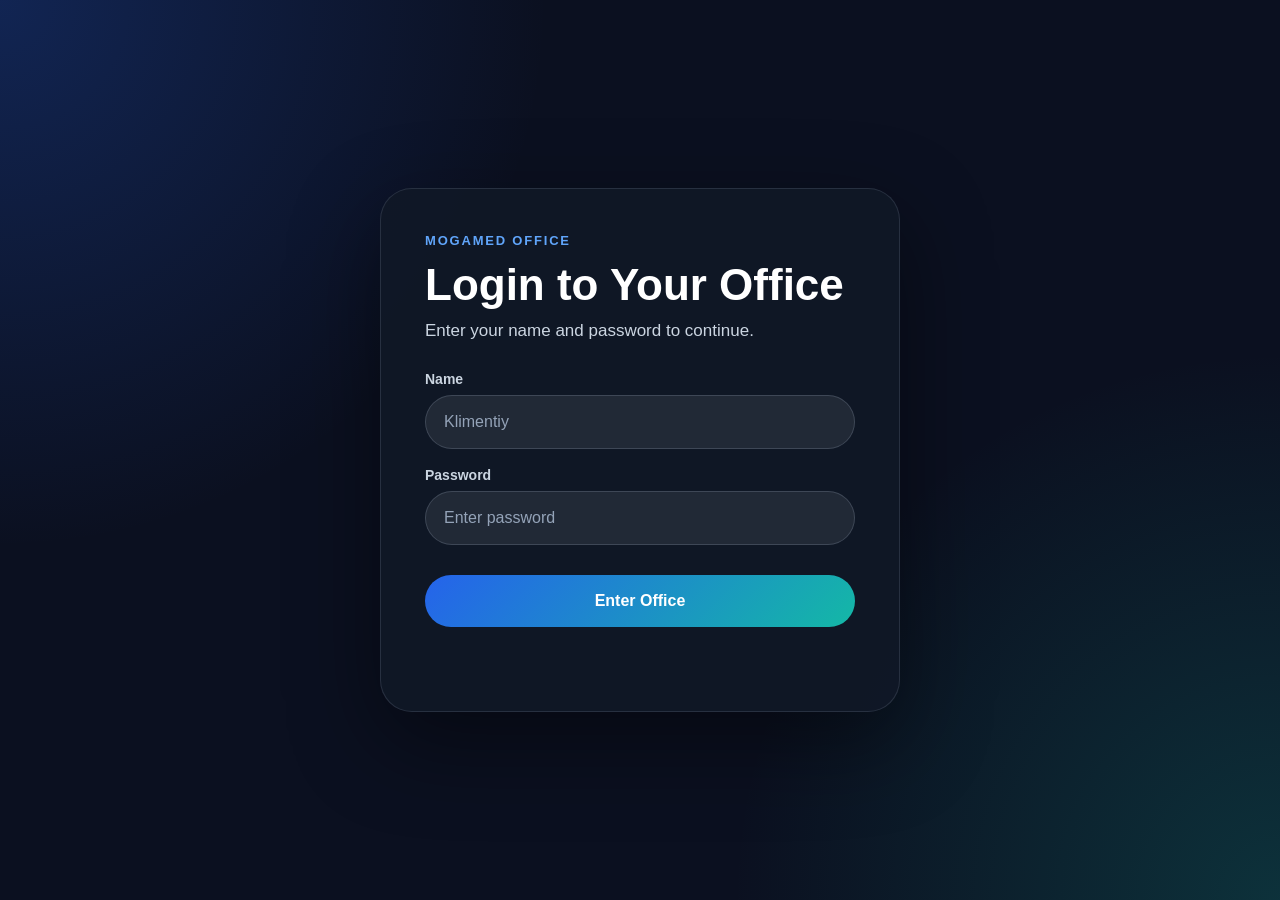
==== index.html @ 31df0f87 "Update index.html" ====
<!DOCTYPE html>
<html lang="en">
<head>
  <meta charset="UTF-8">
  <meta name="viewport" content="width=device-width, initial-scale=1.0">

  <title>Mogamed Office</title>

  <link rel="stylesheet" href="styles/main.css">
</head>

<body>
  <header class="site-header">
    <div class="logo">Mogamed Office</div>

    <nav class="main-menu">
      <a href="index.html">Home</a>
      <a href="pages/news.html">AI News</a>
      <a href="pages/catalan.html">Catalan</a>
      <a href="pages/links.html">Links</a>
    </nav>
  </header>

  <main class="page">
    <section class="hero">
      <p class="eyebrow">Personal Dashboard</p>
      <h1>Good morning, Mogamed</h1>
      <p>Your personal office is ready. Here is what matters today.</p>
    </section>

    <section class="dashboard-grid">
      <article class="card">
        <p class="card-label">AI NEWS</p>
        <h2>AI News Today</h2>
        <p>Important AI news from Telegram channels will appear here.</p>
        <p>Pictures will appear only when the original Telegram post has a picture.</p>
        <a class="card-link" href="pages/news.html">Open AI News</a>
      </article>

      <article class="card">
        <p class="card-label">CATALAN</p>
        <h2>Daily Catalan</h2>
        <p>10 Catalan words every day: 7 new words and 3 words for review.</p>
        <a class="card-link" href="pages/catalan.html">Start Learning</a>
      </article>

      <article class="card">
        <p class="card-label">LINKS</p>
        <h2>Quick Links</h2>
        <p>Your useful websites, tools and projects in one place.</p>
        <a class="card-link" href="pages/links.html">Open Links</a>
      </article>

      <article class="card">
        <p class="card-label">MISSION</p>
        <h2>Daily Mission</h2>
        <ul class="mission-list">
          <li>Read top AI news</li>
          <li>Learn 10 Catalan words</li>
          <li>Save 1 useful idea</li>
        </ul>
        <a class="card-link" href="#">Mark as Done</a>
      </article>
    </section>
  </main>

  <script src="scripts/app.js"></script>
</body>
</html>
---- styles/main.css ----
* {
  box-sizing: border-box;
}

body {
  margin: 0;
  font-family: Arial, sans-serif;
  background: #0b1020;
  color: #ffffff;
}

.site-header {
  max-width: 1100px;
  margin: 0 auto;
  padding: 24px;
  display: flex;
  justify-content: space-between;
  align-items: center;
}

.logo {
  font-size: 24px;
  font-weight: 700;
}

.main-menu {
  display: flex;
  gap: 16px;
}

.main-menu a {
  color: #cbd5e1;
  text-decoration: none;
  font-size: 14px;
}

.main-menu a:hover {
  color: #ffffff;
}

.page {
  max-width: 1100px;
  margin: 0 auto;
  padding: 24px;
}

.hero {
  padding: 34px;
  margin-bottom: 24px;
  border-radius: 24px;
  background: linear-gradient(135deg, #1e293b, #111827);
  border: 1px solid #263244;
}

.eyebrow {
  margin: 0 0 10px;
  color: #60a5fa;
  font-size: 13px;
  font-weight: 700;
  letter-spacing: 1px;
  text-transform: uppercase;
}

.hero h1 {
  margin: 0 0 10px;
  font-size: 42px;
}

.hero p {
  color: #cbd5e1;
  font-size: 18px;
}

.dashboard-grid {
  display: grid;
  grid-template-columns: repeat(2, 1fr);
  gap: 20px;
}

.card {
  padding: 24px;
  border-radius: 22px;
  background: #111827;
  border: 1px solid #263244;
}

.card-label {
  margin: 0 0 10px;
  color: #93c5fd;
  font-size: 12px;
  font-weight: 700;
  letter-spacing: 1px;
}

.card h2 {
  margin: 0 0 10px;
  font-size: 24px;
}

.card p {
  color: #cbd5e1;
  line-height: 1.5;
}

.card-link {
  display: inline-block;
  margin-top: 12px;
  padding: 10px 14px;
  border-radius: 12px;
  background: #2563eb;
  color: white;
  text-decoration: none;
  font-weight: 700;
}

.card-link:hover {
  background: #1d4ed8;
}

@media (max-width: 800px) {
  .site-header {
    flex-direction: column;
    align-items: flex-start;
    gap: 16px;
  }

  .main-menu {
    flex-wrap: wrap;
  }

  .dashboard-grid {
    grid-template-columns: 1fr;
  }

  .hero h1 {
    font-size: 32px;
  }
}
.news-list {
  display: grid;
  gap: 20px;
}

.news-card {
  padding: 24px;
  border-radius: 22px;
  background: #111827;
  border: 1px solid #263244;
}

.news-card h2 {
  margin: 0 0 10px;
  font-size: 24px;
}

.news-card p {
  color: #cbd5e1;
  line-height: 1.5;
}

.news-source {
  margin-top: 16px;
  color: #94a3b8;
  font-size: 14px;
}
.word-list {
  display: grid;
  grid-template-columns: repeat(3, 1fr);
  gap: 18px;
}

.word-card {
  padding: 22px;
  border-radius: 20px;
  background: #111827;
  border: 1px solid #263244;
}

.word-card h2 {
  margin: 0 0 10px;
  font-size: 28px;
  color: #ffffff;
}

.translation {
  margin: 0 0 10px;
  color: #93c5fd;
  font-weight: 700;
}

.example {
  color: #cbd5e1;
  line-height: 1.5;
}

@media (max-width: 800px) {
  .word-list {
    grid-template-columns: 1fr;
  }
}
.link-section {
  margin-top: 24px;
}

.link-section h2 {
  margin: 0 0 16px;
  font-size: 26px;
}

.link-grid {
  display: grid;
  grid-template-columns: repeat(2, 1fr);
  gap: 18px;
}

.office-link {
  display: block;
  padding: 22px;
  border-radius: 20px;
  background: #111827;
  border: 1px solid #263244;
  color: #ffffff;
  text-decoration: none;
}

.office-link:hover {
  border-color: #3b82f6;
  background: #162033;
}

.office-link strong {
  display: block;
  margin-bottom: 8px;
  font-size: 20px;
}

.office-link span {
  display: block;
  color: #cbd5e1;
  line-height: 1.5;
}

@media (max-width: 800px) {
  .link-grid {
    grid-template-columns: 1fr;
  }
}
.auth-box {
  max-width: 460px;
  margin: 60px auto;
  padding: 32px;
  border-radius: 24px;
  background: #111827;
  border: 1px solid #263244;
}

.auth-box h1 {
  margin: 0 0 10px;
  font-size: 34px;
}

.auth-text {
  color: #cbd5e1;
  line-height: 1.5;
  margin-bottom: 24px;
}

.auth-form {
  display: grid;
  gap: 16px;
}

.auth-form label {
  display: grid;
  gap: 8px;
  color: #cbd5e1;
  font-size: 14px;
}

.auth-form input {
  width: 100%;
  padding: 12px 14px;
  border-radius: 12px;
  border: 1px solid #374151;
  background: #0b1020;
  color: #ffffff;
  font-size: 15px;
}

.auth-form input:focus {
  outline: none;
  border-color: #3b82f6;
}

.auth-form button {
  margin-top: 8px;
  padding: 12px 14px;
  border: none;
  border-radius: 12px;
  background: #2563eb;
  color: #ffffff;
  font-weight: 700;
  cursor: pointer;
}

.auth-form button:hover {
  background: #1d4ed8;
}

.auth-error {
  margin-top: 16px;
  color: #f87171;
  font-weight: 700;
}
.logout-button {
  background: transparent;
  border: none;
  color: #cbd5e1;
  font-size: 14px;
  cursor: pointer;
}

.logout-button:hover {
  color: #ffffff;
}
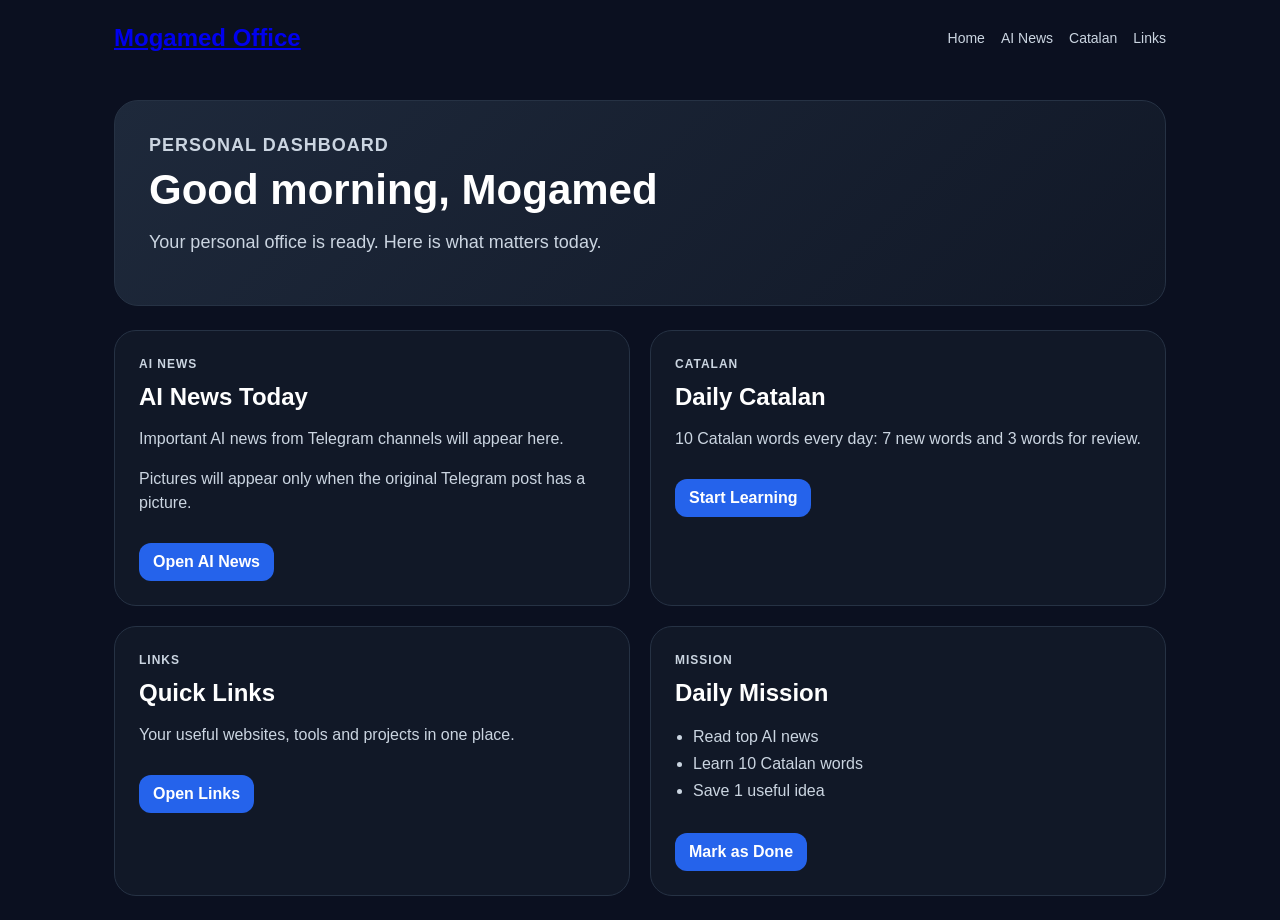
==== commit a7deec9f: "Update index.html" ====
--- a/index.html
+++ b/index.html
@@ -11,7 +11,7 @@
 
 <body>
   <header class="site-header">
-    <div class="logo">Mogamed Office</div>
+    <a class="logo" href="index.html">Mogamed Office</a>
 
     <nav class="main-menu">
       <a href="index.html">Home</a>
--- a/styles/main.css
+++ b/styles/main.css
@@ -70,6 +70,8 @@
   color: #cbd5e1;
   font-size: 18px;
 }
+
+/* HOME DASHBOARD */
 
 .dashboard-grid {
   display: grid;
@@ -117,6 +119,222 @@
   background: #1d4ed8;
 }
 
+.mission-list {
+  padding-left: 18px;
+  color: #cbd5e1;
+  line-height: 1.7;
+}
+
+/* OLD NEWS CARD SUPPORT */
+
+.news-list {
+  display: grid;
+  gap: 20px;
+}
+
+.news-card {
+  padding: 24px;
+  border-radius: 22px;
+  background: #111827;
+  border: 1px solid #263244;
+}
+
+.news-card h2 {
+  margin: 0 0 10px;
+  font-size: 24px;
+}
+
+.news-card p {
+  color: #cbd5e1;
+  line-height: 1.5;
+}
+
+.news-source {
+  margin-top: 16px;
+  color: #94a3b8;
+  font-size: 14px;
+}
+
+/* AI NEWS PAGE — DARK EL PAIS STYLE */
+
+.ai-news-page {
+  max-width: 1180px;
+}
+
+.news-hero {
+  margin-bottom: 30px;
+}
+
+.ai-news-feed {
+  width: 100%;
+  border-radius: 24px;
+  overflow: hidden;
+  background: rgba(17, 24, 39, 0.72);
+  border: 1px solid rgba(148, 163, 184, 0.16);
+}
+
+.ai-news-row {
+  display: grid;
+  grid-template-columns: 390px 1fr;
+  gap: 30px;
+  align-items: center;
+  padding: 20px 24px;
+  border-bottom: 1px solid rgba(148, 163, 184, 0.16);
+  background: rgba(11, 16, 32, 0.35);
+}
+
+.ai-news-row:last-child {
+  border-bottom: none;
+}
+
+.ai-news-photo {
+  width: 390px;
+  height: 205px;
+  overflow: hidden;
+  border-radius: 8px;
+  background: rgba(15, 23, 42, 0.85);
+}
+
+.ai-news-photo img {
+  width: 100%;
+  height: 100%;
+  object-fit: cover;
+  display: block;
+}
+
+/* Text only for AI News */
+
+.ai-news-text {
+  color: #ffffff;
+  min-width: 0;
+}
+
+.ai-news-category {
+  margin: 0 0 8px;
+  color: #f8fafc;
+  font-size: 12px;
+  font-weight: 900;
+  letter-spacing: 0.5px;
+  text-transform: uppercase;
+}
+
+.ai-news-text h2 {
+  margin: 0 0 10px;
+  color: #ffffff;
+  font-family: Georgia, "Times New Roman", serif;
+  font-size: 31px;
+  line-height: 1.06;
+  font-weight: 900;
+}
+
+.ai-news-meta {
+  margin: 0 0 10px;
+  color: #cbd5e1;
+  font-size: 12px;
+  font-weight: 800;
+  text-transform: uppercase;
+}
+
+.ai-news-summary {
+  margin: 0;
+  color: #e5e7eb;
+  font-family: Georgia, "Times New Roman", serif;
+  font-size: 19px;
+  line-height: 1.24;
+}
+
+.ai-news-empty-photo {
+  display: flex;
+  align-items: center;
+  justify-content: center;
+  border: 1px dashed rgba(148, 163, 184, 0.35);
+}
+
+.ai-news-empty-photo span {
+  color: #94a3b8;
+  font-size: 13px;
+  font-weight: 900;
+  text-transform: uppercase;
+}
+
+/* CATALAN PAGE */
+
+.word-list {
+  display: grid;
+  grid-template-columns: repeat(3, 1fr);
+  gap: 18px;
+}
+
+.word-card {
+  padding: 22px;
+  border-radius: 20px;
+  background: #111827;
+  border: 1px solid #263244;
+}
+
+.word-card h2 {
+  margin: 0 0 10px;
+  font-size: 28px;
+  color: #ffffff;
+}
+
+.translation {
+  margin: 0 0 10px;
+  color: #93c5fd;
+  font-weight: 700;
+}
+
+.example {
+  color: #cbd5e1;
+  line-height: 1.5;
+}
+
+/* LINKS PAGE */
+
+.link-section {
+  margin-top: 24px;
+}
+
+.link-section h2 {
+  margin: 0 0 16px;
+  font-size: 26px;
+}
+
+.link-grid {
+  display: grid;
+  grid-template-columns: repeat(2, 1fr);
+  gap: 18px;
+}
+
+.office-link {
+  display: block;
+  padding: 22px;
+  border-radius: 20px;
+  background: #111827;
+  border: 1px solid #263244;
+  color: #ffffff;
+  text-decoration: none;
+}
+
+.office-link:hover {
+  border-color: #3b82f6;
+  background: #162033;
+}
+
+.office-link strong {
+  display: block;
+  margin-bottom: 8px;
+  font-size: 20px;
+}
+
+.office-link span {
+  display: block;
+  color: #cbd5e1;
+  line-height: 1.5;
+}
+
+/* MOBILE */
+
 @media (max-width: 800px) {
   .site-header {
     flex-direction: column;
@@ -132,194 +350,33 @@
     grid-template-columns: 1fr;
   }
 
+  .word-list {
+    grid-template-columns: 1fr;
+  }
+
+  .link-grid {
+    grid-template-columns: 1fr;
+  }
+
   .hero h1 {
     font-size: 32px;
   }
-}
-.news-list {
-  display: grid;
-  gap: 20px;
-}
-
-.news-card {
-  padding: 24px;
-  border-radius: 22px;
-  background: #111827;
-  border: 1px solid #263244;
-}
-
-.news-card h2 {
-  margin: 0 0 10px;
-  font-size: 24px;
-}
-
-.news-card p {
-  color: #cbd5e1;
-  line-height: 1.5;
-}
-
-.news-source {
-  margin-top: 16px;
-  color: #94a3b8;
-  font-size: 14px;
-}
-.word-list {
-  display: grid;
-  grid-template-columns: repeat(3, 1fr);
-  gap: 18px;
-}
-
-.word-card {
-  padding: 22px;
-  border-radius: 20px;
-  background: #111827;
-  border: 1px solid #263244;
-}
-
-.word-card h2 {
-  margin: 0 0 10px;
-  font-size: 28px;
-  color: #ffffff;
-}
-
-.translation {
-  margin: 0 0 10px;
-  color: #93c5fd;
-  font-weight: 700;
-}
-
-.example {
-  color: #cbd5e1;
-  line-height: 1.5;
-}
-
-@media (max-width: 800px) {
-  .word-list {
+
+  .ai-news-row {
     grid-template-columns: 1fr;
-  }
-}
-.link-section {
-  margin-top: 24px;
-}
-
-.link-section h2 {
-  margin: 0 0 16px;
-  font-size: 26px;
-}
-
-.link-grid {
-  display: grid;
-  grid-template-columns: repeat(2, 1fr);
-  gap: 18px;
-}
-
-.office-link {
-  display: block;
-  padding: 22px;
-  border-radius: 20px;
-  background: #111827;
-  border: 1px solid #263244;
-  color: #ffffff;
-  text-decoration: none;
-}
-
-.office-link:hover {
-  border-color: #3b82f6;
-  background: #162033;
-}
-
-.office-link strong {
-  display: block;
-  margin-bottom: 8px;
-  font-size: 20px;
-}
-
-.office-link span {
-  display: block;
-  color: #cbd5e1;
-  line-height: 1.5;
-}
-
-@media (max-width: 800px) {
-  .link-grid {
-    grid-template-columns: 1fr;
-  }
-}
-.auth-box {
-  max-width: 460px;
-  margin: 60px auto;
-  padding: 32px;
-  border-radius: 24px;
-  background: #111827;
-  border: 1px solid #263244;
-}
-
-.auth-box h1 {
-  margin: 0 0 10px;
-  font-size: 34px;
-}
-
-.auth-text {
-  color: #cbd5e1;
-  line-height: 1.5;
-  margin-bottom: 24px;
-}
-
-.auth-form {
-  display: grid;
-  gap: 16px;
-}
-
-.auth-form label {
-  display: grid;
-  gap: 8px;
-  color: #cbd5e1;
-  font-size: 14px;
-}
-
-.auth-form input {
-  width: 100%;
-  padding: 12px 14px;
-  border-radius: 12px;
-  border: 1px solid #374151;
-  background: #0b1020;
-  color: #ffffff;
-  font-size: 15px;
-}
-
-.auth-form input:focus {
-  outline: none;
-  border-color: #3b82f6;
-}
-
-.auth-form button {
-  margin-top: 8px;
-  padding: 12px 14px;
-  border: none;
-  border-radius: 12px;
-  background: #2563eb;
-  color: #ffffff;
-  font-weight: 700;
-  cursor: pointer;
-}
-
-.auth-form button:hover {
-  background: #1d4ed8;
-}
-
-.auth-error {
-  margin-top: 16px;
-  color: #f87171;
-  font-weight: 700;
-}
-.logout-button {
-  background: transparent;
-  border: none;
-  color: #cbd5e1;
-  font-size: 14px;
-  cursor: pointer;
-}
-
-.logout-button:hover {
-  color: #ffffff;
-}
+    gap: 14px;
+  }
+
+  .ai-news-photo {
+    width: 100%;
+    height: 200px;
+  }
+
+  .ai-news-text h2 {
+    font-size: 25px;
+  }
+
+  .ai-news-summary {
+    font-size: 17px;
+  }
+}
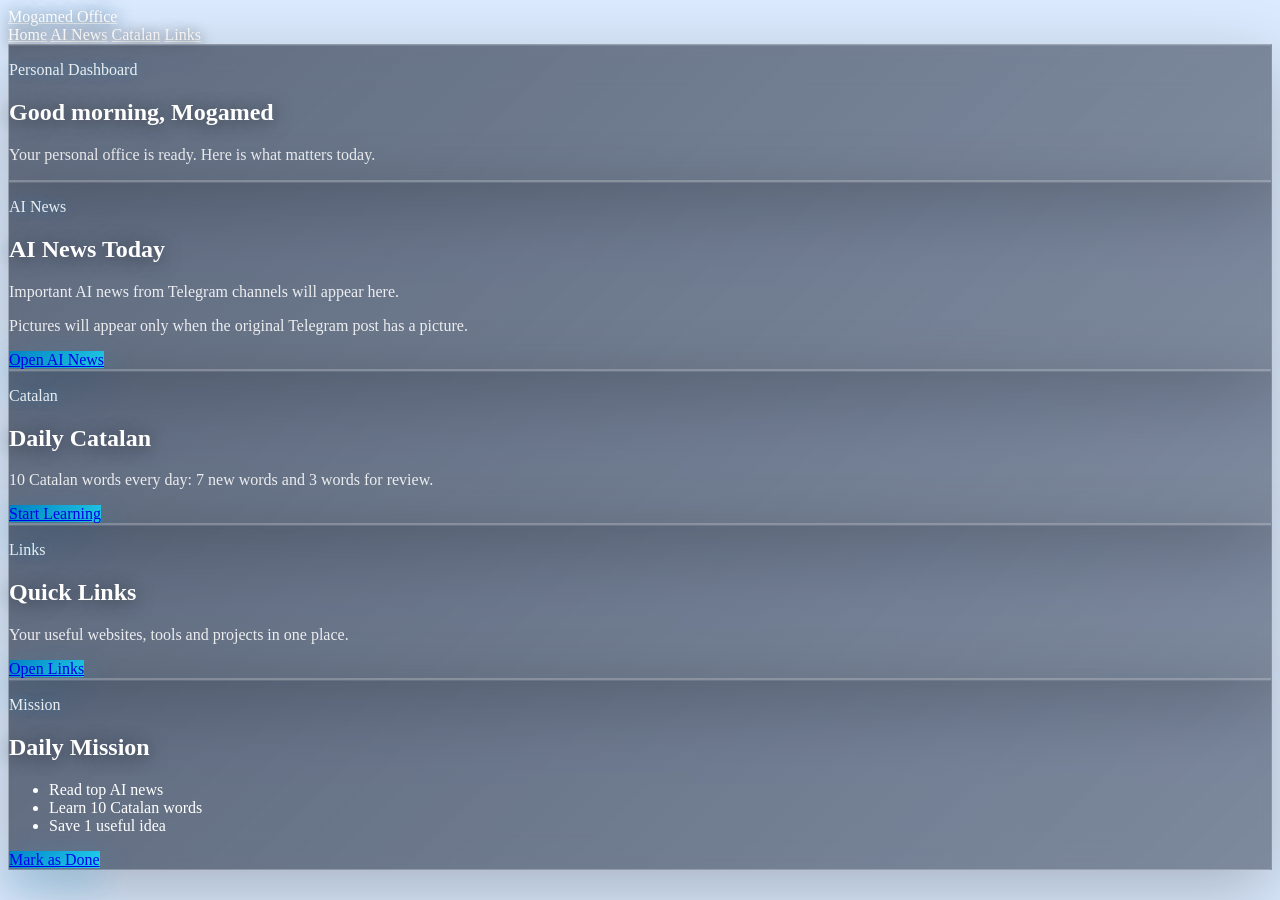
==== commit 4a02308e: "Update index.html" ====
--- a/index.html
+++ b/index.html
@@ -30,7 +30,7 @@
 
     <section class="dashboard-grid">
       <article class="card">
-        <p class="card-label">AI NEWS</p>
+        <p class="card-label">AI News</p>
         <h2>AI News Today</h2>
         <p>Important AI news from Telegram channels will appear here.</p>
         <p>Pictures will appear only when the original Telegram post has a picture.</p>
@@ -38,32 +38,30 @@
       </article>
 
       <article class="card">
-        <p class="card-label">CATALAN</p>
+        <p class="card-label">Catalan</p>
         <h2>Daily Catalan</h2>
         <p>10 Catalan words every day: 7 new words and 3 words for review.</p>
         <a class="card-link" href="pages/catalan.html">Start Learning</a>
       </article>
 
       <article class="card">
-        <p class="card-label">LINKS</p>
+        <p class="card-label">Links</p>
         <h2>Quick Links</h2>
         <p>Your useful websites, tools and projects in one place.</p>
         <a class="card-link" href="pages/links.html">Open Links</a>
       </article>
 
       <article class="card">
-        <p class="card-label">MISSION</p>
+        <p class="card-label">Mission</p>
         <h2>Daily Mission</h2>
         <ul class="mission-list">
           <li>Read top AI news</li>
           <li>Learn 10 Catalan words</li>
           <li>Save 1 useful idea</li>
         </ul>
-        <a class="card-link" href="#">Mark as Done</a>
+        <a class="card-link" href="pages/catalan.html">Mark as Done</a>
       </article>
     </section>
   </main>
-
-  <script src="scripts/app.js"></script>
 </body>
 </html>
--- a/styles/main.css
+++ b/styles/main.css
@@ -1,382 +1,115 @@
-* {
-  box-sizing: border-box;
-}
+/* DAY CYBERPUNK STYLE FIX */
 
 body {
-  margin: 0;
-  font-family: Arial, sans-serif;
-  background: #0b1020;
+  background: #dbeafe;
   color: #ffffff;
 }
 
+body::before {
+  background-image: url("https://images.steamusercontent.com/ugc/1667986149730418478/2413CC1530027A6CE43882C157358AD1E9DCC081/?imw=5000&imh=5000&ima=fit&impolicy=Letterbox&imcolor=%23000000&letterbox=false");
+  background-size: cover;
+  background-position: center;
+  background-repeat: no-repeat;
+  filter: blur(10px) saturate(1.25) contrast(1.03) brightness(1.18);
+  transform: scale(1.06);
+  opacity: 0.72;
+}
+
+body::after {
+  background:
+    linear-gradient(180deg, rgba(255, 255, 255, 0.18), rgba(15, 23, 42, 0.36)),
+    radial-gradient(circle at 18% 15%, rgba(125, 211, 252, 0.30), transparent 34%),
+    radial-gradient(circle at 82% 20%, rgba(236, 72, 153, 0.18), transparent 30%),
+    rgba(15, 23, 42, 0.18);
+}
+
 .site-header {
-  max-width: 1100px;
-  margin: 0 auto;
-  padding: 24px;
-  display: flex;
-  justify-content: space-between;
-  align-items: center;
+  text-shadow: 0 2px 18px rgba(0, 0, 0, 0.55);
 }
 
 .logo {
-  font-size: 24px;
-  font-weight: 700;
-}
-
-.main-menu {
-  display: flex;
-  gap: 16px;
+  color: #ffffff;
+  text-shadow:
+    0 2px 18px rgba(0, 0, 0, 0.65),
+    0 0 20px rgba(56, 189, 248, 0.35);
 }
 
 .main-menu a {
-  color: #cbd5e1;
-  text-decoration: none;
-  font-size: 14px;
+  color: #ffffff;
+  text-shadow: 0 2px 14px rgba(0, 0, 0, 0.75);
 }
 
-.main-menu a:hover {
-  color: #ffffff;
+.hero,
+.daily-info-card,
+.daily-word-card,
+.quiz-card,
+.card,
+.ai-news-feed,
+.quiz-stats div {
+  background:
+    linear-gradient(135deg, rgba(15, 23, 42, 0.60), rgba(15, 23, 42, 0.46)) !important;
+  border: 1px solid rgba(255, 255, 255, 0.26) !important;
+  backdrop-filter: blur(18px) saturate(1.15) !important;
+  box-shadow:
+    0 22px 70px rgba(0, 0, 0, 0.24),
+    inset 0 1px 0 rgba(255, 255, 255, 0.10) !important;
 }
 
-.page {
-  max-width: 1100px;
-  margin: 0 auto;
-  padding: 24px;
+.hero h1,
+.daily-info-card h2,
+.daily-word-card h2,
+.quiz-card h2,
+.card h2 {
+  color: #ffffff;
+  text-shadow: 0 2px 18px rgba(0, 0, 0, 0.55);
 }
 
-.hero {
-  padding: 34px;
-  margin-bottom: 24px;
-  border-radius: 24px;
-  background: linear-gradient(135deg, #1e293b, #111827);
-  border: 1px solid #263244;
+.hero p,
+.daily-info-card p,
+.card p,
+.quiz-header p,
+.quiz-hint,
+.word-example {
+  color: rgba(255, 255, 255, 0.88) !important;
 }
 
-.eyebrow {
-  margin: 0 0 10px;
-  color: #60a5fa;
-  font-size: 13px;
-  font-weight: 700;
-  letter-spacing: 1px;
-  text-transform: uppercase;
+.word-example-ru {
+  color: rgba(226, 232, 240, 0.74) !important;
 }
 
-.hero h1 {
-  margin: 0 0 10px;
-  font-size: 42px;
+.word-translation {
+  color: #7dd3fc !important;
+  text-shadow: 0 0 14px rgba(14, 165, 233, 0.28);
 }
 
-.hero p {
-  color: #cbd5e1;
-  font-size: 18px;
+.eyebrow,
+.card-label {
+  color: #bae6fd !important;
+  text-shadow: 0 0 12px rgba(14, 165, 233, 0.35);
 }
 
-/* HOME DASHBOARD */
-
-.dashboard-grid {
-  display: grid;
-  grid-template-columns: repeat(2, 1fr);
-  gap: 20px;
+.word-type {
+  background: linear-gradient(135deg, #0284c7, #22d3ee) !important;
+  box-shadow: 0 8px 24px rgba(34, 211, 238, 0.24);
 }
 
-.card {
-  padding: 24px;
-  border-radius: 22px;
-  background: #111827;
-  border: 1px solid #263244;
+.review-word .word-type {
+  background: linear-gradient(135deg, #0d9488, #22c55e) !important;
 }
 
-.card-label {
-  margin: 0 0 10px;
-  color: #93c5fd;
-  font-size: 12px;
-  font-weight: 700;
-  letter-spacing: 1px;
+.quiz-option-button {
+  background: rgba(15, 23, 42, 0.52) !important;
+  border: 1px solid rgba(255, 255, 255, 0.24) !important;
+  color: #ffffff !important;
+  backdrop-filter: blur(12px);
 }
 
-.card h2 {
-  margin: 0 0 10px;
-  font-size: 24px;
+.quiz-option-button:hover {
+  background: rgba(30, 41, 59, 0.66) !important;
 }
 
-.card p {
-  color: #cbd5e1;
-  line-height: 1.5;
+.card-link,
+.quiz-next-button {
+  background: linear-gradient(135deg, #0284c7, #22d3ee) !important;
+  box-shadow: 0 14px 34px rgba(14, 165, 233, 0.30);
 }
-
-.card-link {
-  display: inline-block;
-  margin-top: 12px;
-  padding: 10px 14px;
-  border-radius: 12px;
-  background: #2563eb;
-  color: white;
-  text-decoration: none;
-  font-weight: 700;
-}
-
-.card-link:hover {
-  background: #1d4ed8;
-}
-
-.mission-list {
-  padding-left: 18px;
-  color: #cbd5e1;
-  line-height: 1.7;
-}
-
-/* OLD NEWS CARD SUPPORT */
-
-.news-list {
-  display: grid;
-  gap: 20px;
-}
-
-.news-card {
-  padding: 24px;
-  border-radius: 22px;
-  background: #111827;
-  border: 1px solid #263244;
-}
-
-.news-card h2 {
-  margin: 0 0 10px;
-  font-size: 24px;
-}
-
-.news-card p {
-  color: #cbd5e1;
-  line-height: 1.5;
-}
-
-.news-source {
-  margin-top: 16px;
-  color: #94a3b8;
-  font-size: 14px;
-}
-
-/* AI NEWS PAGE — DARK EL PAIS STYLE */
-
-.ai-news-page {
-  max-width: 1180px;
-}
-
-.news-hero {
-  margin-bottom: 30px;
-}
-
-.ai-news-feed {
-  width: 100%;
-  border-radius: 24px;
-  overflow: hidden;
-  background: rgba(17, 24, 39, 0.72);
-  border: 1px solid rgba(148, 163, 184, 0.16);
-}
-
-.ai-news-row {
-  display: grid;
-  grid-template-columns: 390px 1fr;
-  gap: 30px;
-  align-items: center;
-  padding: 20px 24px;
-  border-bottom: 1px solid rgba(148, 163, 184, 0.16);
-  background: rgba(11, 16, 32, 0.35);
-}
-
-.ai-news-row:last-child {
-  border-bottom: none;
-}
-
-.ai-news-photo {
-  width: 390px;
-  height: 205px;
-  overflow: hidden;
-  border-radius: 8px;
-  background: rgba(15, 23, 42, 0.85);
-}
-
-.ai-news-photo img {
-  width: 100%;
-  height: 100%;
-  object-fit: cover;
-  display: block;
-}
-
-/* Text only for AI News */
-
-.ai-news-text {
-  color: #ffffff;
-  min-width: 0;
-}
-
-.ai-news-category {
-  margin: 0 0 8px;
-  color: #f8fafc;
-  font-size: 12px;
-  font-weight: 900;
-  letter-spacing: 0.5px;
-  text-transform: uppercase;
-}
-
-.ai-news-text h2 {
-  margin: 0 0 10px;
-  color: #ffffff;
-  font-family: Georgia, "Times New Roman", serif;
-  font-size: 31px;
-  line-height: 1.06;
-  font-weight: 900;
-}
-
-.ai-news-meta {
-  margin: 0 0 10px;
-  color: #cbd5e1;
-  font-size: 12px;
-  font-weight: 800;
-  text-transform: uppercase;
-}
-
-.ai-news-summary {
-  margin: 0;
-  color: #e5e7eb;
-  font-family: Georgia, "Times New Roman", serif;
-  font-size: 19px;
-  line-height: 1.24;
-}
-
-.ai-news-empty-photo {
-  display: flex;
-  align-items: center;
-  justify-content: center;
-  border: 1px dashed rgba(148, 163, 184, 0.35);
-}
-
-.ai-news-empty-photo span {
-  color: #94a3b8;
-  font-size: 13px;
-  font-weight: 900;
-  text-transform: uppercase;
-}
-
-/* CATALAN PAGE */
-
-.word-list {
-  display: grid;
-  grid-template-columns: repeat(3, 1fr);
-  gap: 18px;
-}
-
-.word-card {
-  padding: 22px;
-  border-radius: 20px;
-  background: #111827;
-  border: 1px solid #263244;
-}
-
-.word-card h2 {
-  margin: 0 0 10px;
-  font-size: 28px;
-  color: #ffffff;
-}
-
-.translation {
-  margin: 0 0 10px;
-  color: #93c5fd;
-  font-weight: 700;
-}
-
-.example {
-  color: #cbd5e1;
-  line-height: 1.5;
-}
-
-/* LINKS PAGE */
-
-.link-section {
-  margin-top: 24px;
-}
-
-.link-section h2 {
-  margin: 0 0 16px;
-  font-size: 26px;
-}
-
-.link-grid {
-  display: grid;
-  grid-template-columns: repeat(2, 1fr);
-  gap: 18px;
-}
-
-.office-link {
-  display: block;
-  padding: 22px;
-  border-radius: 20px;
-  background: #111827;
-  border: 1px solid #263244;
-  color: #ffffff;
-  text-decoration: none;
-}
-
-.office-link:hover {
-  border-color: #3b82f6;
-  background: #162033;
-}
-
-.office-link strong {
-  display: block;
-  margin-bottom: 8px;
-  font-size: 20px;
-}
-
-.office-link span {
-  display: block;
-  color: #cbd5e1;
-  line-height: 1.5;
-}
-
-/* MOBILE */
-
-@media (max-width: 800px) {
-  .site-header {
-    flex-direction: column;
-    align-items: flex-start;
-    gap: 16px;
-  }
-
-  .main-menu {
-    flex-wrap: wrap;
-  }
-
-  .dashboard-grid {
-    grid-template-columns: 1fr;
-  }
-
-  .word-list {
-    grid-template-columns: 1fr;
-  }
-
-  .link-grid {
-    grid-template-columns: 1fr;
-  }
-
-  .hero h1 {
-    font-size: 32px;
-  }
-
-  .ai-news-row {
-    grid-template-columns: 1fr;
-    gap: 14px;
-  }
-
-  .ai-news-photo {
-    width: 100%;
-    height: 200px;
-  }
-
-  .ai-news-text h2 {
-    font-size: 25px;
-  }
-
-  .ai-news-summary {
-    font-size: 17px;
-  }
-}
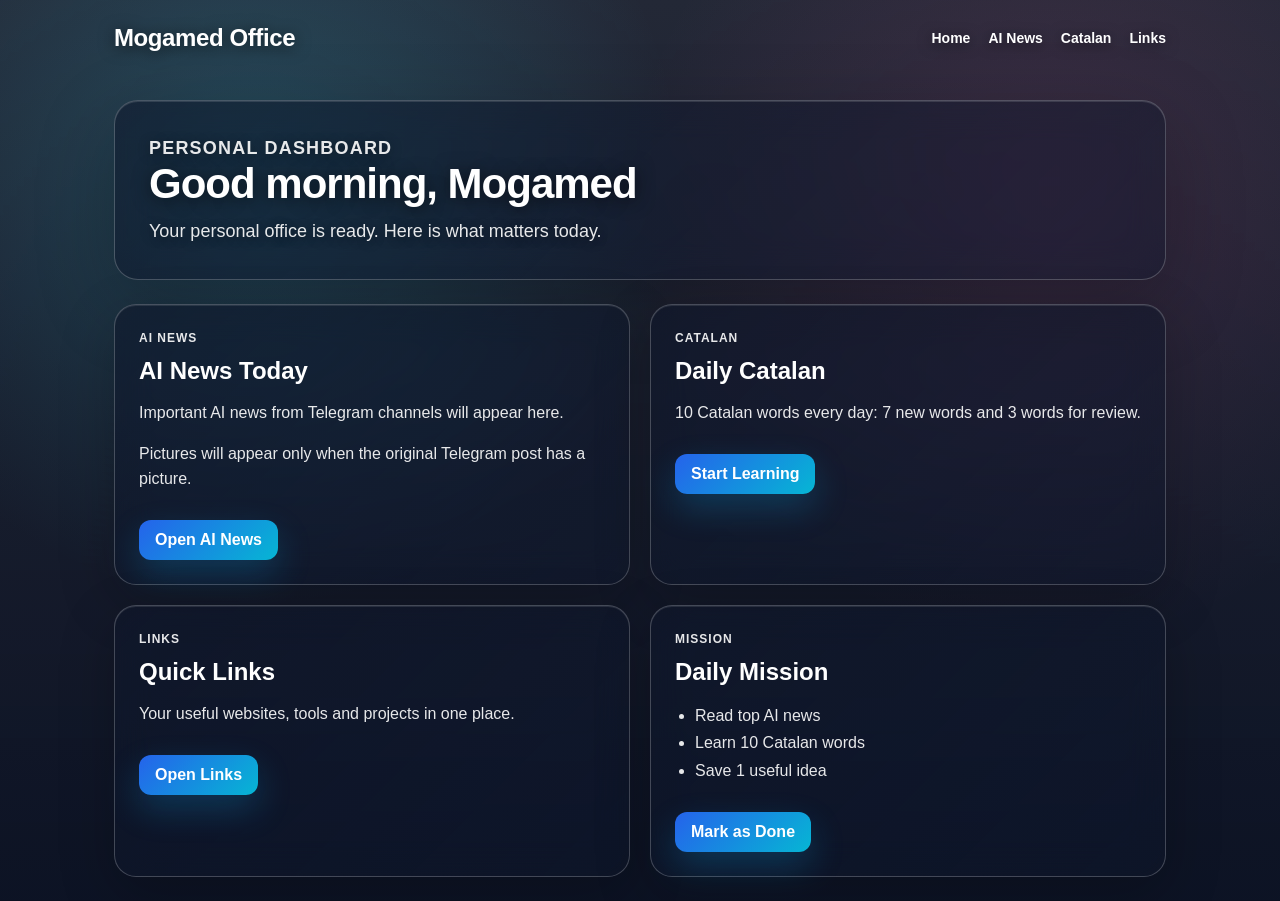
==== commit 0c9a8390: "Update index.html" ====
--- a/index.html
+++ b/index.html
@@ -3,9 +3,7 @@
 <head>
   <meta charset="UTF-8">
   <meta name="viewport" content="width=device-width, initial-scale=1.0">
-
   <title>Mogamed Office</title>
-
   <link rel="stylesheet" href="styles/main.css">
 </head>
 
--- a/styles/main.css
+++ b/styles/main.css
@@ -1,115 +1,843 @@
-/* DAY CYBERPUNK STYLE FIX */
+* {
+  box-sizing: border-box;
+}
+
+:root {
+  --page-width: 1100px;
+
+  --white: #ffffff;
+  --text-soft: rgba(255, 255, 255, 0.9);
+  --text-muted: rgba(226, 232, 240, 0.78);
+
+  --glass: rgba(15, 23, 42, 0.58);
+  --glass-strong: rgba(15, 23, 42, 0.72);
+  --border: rgba(255, 255, 255, 0.22);
+
+  --blue: #2563eb;
+  --cyan: #22d3ee;
+  --green: #14b8a6;
+  --red: #ef4444;
+}
+
+/* ---------- BASE ---------- */
+
+html {
+  min-height: 100%;
+}
 
 body {
-  background: #dbeafe;
-  color: #ffffff;
+  margin: 0;
+  min-height: 100%;
+  font-family: Arial, Helvetica, sans-serif;
+  color: var(--white);
+  background: #0b1020;
+  position: relative;
+  overflow-x: hidden;
 }
 
 body::before {
+  content: "";
+  position: fixed;
+  inset: 0;
   background-image: url("https://images.steamusercontent.com/ugc/1667986149730418478/2413CC1530027A6CE43882C157358AD1E9DCC081/?imw=5000&imh=5000&ima=fit&impolicy=Letterbox&imcolor=%23000000&letterbox=false");
   background-size: cover;
   background-position: center;
   background-repeat: no-repeat;
-  filter: blur(10px) saturate(1.25) contrast(1.03) brightness(1.18);
-  transform: scale(1.06);
-  opacity: 0.72;
+  filter: blur(8px) saturate(1.25) brightness(1.35);
+  transform: scale(1.05);
+  opacity: 0.82;
+  z-index: -3;
 }
 
 body::after {
+  content: "";
+  position: fixed;
+  inset: 0;
   background:
-    linear-gradient(180deg, rgba(255, 255, 255, 0.18), rgba(15, 23, 42, 0.36)),
-    radial-gradient(circle at 18% 15%, rgba(125, 211, 252, 0.30), transparent 34%),
-    radial-gradient(circle at 82% 20%, rgba(236, 72, 153, 0.18), transparent 30%),
-    rgba(15, 23, 42, 0.18);
-}
+    linear-gradient(180deg, rgba(255, 255, 255, 0.10), rgba(15, 23, 42, 0.44)),
+    radial-gradient(circle at 20% 20%, rgba(34, 211, 238, 0.22), transparent 34%),
+    radial-gradient(circle at 82% 24%, rgba(236, 72, 153, 0.14), transparent 34%);
+  z-index: -2;
+  pointer-events: none;
+}
+
+a {
+  color: inherit;
+}
+
+/* ---------- HEADER ---------- */
 
 .site-header {
-  text-shadow: 0 2px 18px rgba(0, 0, 0, 0.55);
+  max-width: var(--page-width);
+  margin: 0 auto;
+  padding: 24px;
+  display: flex;
+  justify-content: space-between;
+  align-items: center;
+  position: relative;
+  z-index: 2;
 }
 
 .logo {
   color: #ffffff;
-  text-shadow:
-    0 2px 18px rgba(0, 0, 0, 0.65),
-    0 0 20px rgba(56, 189, 248, 0.35);
+  text-decoration: none;
+  font-size: 24px;
+  font-weight: 900;
+  letter-spacing: -0.4px;
+  text-shadow: 0 2px 16px rgba(0, 0, 0, 0.65);
+}
+
+.logo:hover {
+  color: #e0f2fe;
+}
+
+.main-menu {
+  display: flex;
+  gap: 18px;
+  align-items: center;
 }
 
 .main-menu a {
   color: #ffffff;
-  text-shadow: 0 2px 14px rgba(0, 0, 0, 0.75);
-}
-
-.hero,
-.daily-info-card,
-.daily-word-card,
-.quiz-card,
-.card,
-.ai-news-feed,
+  text-decoration: none;
+  font-size: 14px;
+  font-weight: 800;
+  text-shadow: 0 2px 14px rgba(0, 0, 0, 0.65);
+}
+
+.main-menu a:hover {
+  color: #bae6fd;
+}
+
+/* ---------- GENERAL ---------- */
+
+.page {
+  max-width: var(--page-width);
+  margin: 0 auto;
+  padding: 24px;
+  position: relative;
+  z-index: 1;
+}
+
+.hero {
+  padding: 34px;
+  margin-bottom: 24px;
+  border-radius: 24px;
+  background: linear-gradient(135deg, rgba(15, 23, 42, 0.58), rgba(15, 23, 42, 0.42));
+  border: 1px solid var(--border);
+  backdrop-filter: blur(18px) saturate(1.15);
+  -webkit-backdrop-filter: blur(18px) saturate(1.15);
+  box-shadow:
+    0 24px 80px rgba(0, 0, 0, 0.24),
+    inset 0 1px 0 rgba(255, 255, 255, 0.12);
+}
+
+.eyebrow {
+  margin: 0 0 10px;
+  color: #dbeafe;
+  font-size: 13px;
+  font-weight: 900;
+  letter-spacing: 1.2px;
+  text-transform: uppercase;
+  text-shadow: 0 2px 12px rgba(0, 0, 0, 0.55);
+}
+
+.hero h1 {
+  margin: 0 0 12px;
+  color: #ffffff;
+  font-size: 42px;
+  line-height: 1.08;
+  letter-spacing: -1px;
+  text-shadow: 0 2px 18px rgba(0, 0, 0, 0.62);
+}
+
+.hero p {
+  margin: 0;
+  color: var(--text-soft);
+  font-size: 18px;
+  line-height: 1.45;
+  text-shadow: 0 2px 12px rgba(0, 0, 0, 0.46);
+}
+
+/* ---------- HOME ---------- */
+
+.dashboard-grid {
+  display: grid;
+  grid-template-columns: repeat(2, 1fr);
+  gap: 20px;
+}
+
+.card {
+  padding: 24px;
+  border-radius: 22px;
+  background: linear-gradient(135deg, rgba(15, 23, 42, 0.62), rgba(15, 23, 42, 0.46));
+  border: 1px solid var(--border);
+  backdrop-filter: blur(18px) saturate(1.15);
+  -webkit-backdrop-filter: blur(18px) saturate(1.15);
+  box-shadow:
+    0 18px 55px rgba(0, 0, 0, 0.22),
+    inset 0 1px 0 rgba(255, 255, 255, 0.10);
+}
+
+.card-label {
+  margin: 0 0 10px;
+  color: #bfdbfe;
+  font-size: 12px;
+  font-weight: 900;
+  letter-spacing: 1px;
+  text-transform: uppercase;
+}
+
+.card h2 {
+  margin: 0 0 12px;
+  color: #ffffff;
+  font-size: 24px;
+}
+
+.card p {
+  color: var(--text-soft);
+  line-height: 1.55;
+}
+
+.card-link {
+  display: inline-block;
+  margin-top: 12px;
+  padding: 11px 16px;
+  border-radius: 12px;
+  background: linear-gradient(135deg, #2563eb, #06b6d4);
+  color: #ffffff;
+  text-decoration: none;
+  font-weight: 900;
+  box-shadow: 0 14px 34px rgba(14, 165, 233, 0.24);
+}
+
+.card-link:hover {
+  background: linear-gradient(135deg, #1d4ed8, #0891b2);
+}
+
+.mission-list {
+  padding-left: 20px;
+  color: var(--text-soft);
+  line-height: 1.7;
+}
+
+/* ---------- AI NEWS ---------- */
+
+.ai-news-page {
+  max-width: 1180px;
+}
+
+.news-hero {
+  margin-bottom: 30px;
+}
+
+.ai-news-feed {
+  width: 100%;
+  border-radius: 24px;
+  overflow: hidden;
+  background: rgba(15, 23, 42, 0.56);
+  border: 1px solid rgba(255, 255, 255, 0.22);
+  backdrop-filter: blur(18px) saturate(1.15);
+  -webkit-backdrop-filter: blur(18px) saturate(1.15);
+  box-shadow: 0 24px 80px rgba(0, 0, 0, 0.24);
+}
+
+.ai-news-row {
+  display: grid;
+  grid-template-columns: 390px 1fr;
+  gap: 30px;
+  align-items: center;
+  padding: 20px 24px;
+  border-bottom: 1px solid rgba(255, 255, 255, 0.16);
+}
+
+.ai-news-row:last-child {
+  border-bottom: none;
+}
+
+.ai-news-photo {
+  width: 390px;
+  height: 205px;
+  overflow: hidden;
+  border-radius: 12px;
+  background: rgba(15, 23, 42, 0.5);
+  flex: none;
+}
+
+.ai-news-photo img {
+  width: 100%;
+  height: 100%;
+  max-width: 100%;
+  object-fit: cover;
+  display: block;
+}
+
+.ai-news-empty-photo {
+  display: flex;
+  align-items: center;
+  justify-content: center;
+  border: 1px dashed rgba(255, 255, 255, 0.36);
+}
+
+.ai-news-empty-photo span {
+  color: rgba(226, 232, 240, 0.78);
+  font-size: 13px;
+  font-weight: 900;
+  text-transform: uppercase;
+}
+
+.ai-news-text {
+  position: static;
+  inset: auto;
+  transform: none;
+  display: block;
+  color: #ffffff;
+  min-width: 0;
+  padding: 0;
+  background: transparent;
+}
+
+.ai-news-category {
+  margin: 0 0 8px;
+  color: #e0f2fe;
+  font-size: 12px;
+  font-weight: 900;
+  text-transform: uppercase;
+}
+
+.ai-news-text h2 {
+  margin: 0 0 10px;
+  color: #ffffff;
+  font-family: Georgia, "Times New Roman", serif;
+  font-size: 31px;
+  line-height: 1.06;
+  font-weight: 900;
+}
+
+.ai-news-meta {
+  margin: 0 0 10px;
+  color: rgba(226, 232, 240, 0.78);
+  font-size: 12px;
+  font-weight: 800;
+  text-transform: uppercase;
+}
+
+.ai-news-summary {
+  margin: 0;
+  color: rgba(255, 255, 255, 0.9);
+  font-family: Georgia, "Times New Roman", serif;
+  font-size: 19px;
+  line-height: 1.25;
+}
+
+/* ---------- CATALAN ---------- */
+
+.catalan-page {
+  max-width: 1180px;
+}
+
+.daily-words-top {
+  margin-bottom: 24px;
+}
+
+.centered-daily-card {
+  display: flex;
+  justify-content: center;
+  align-items: flex-start;
+}
+
+.daily-info-card {
+  width: 100%;
+  max-width: 560px;
+  padding: 24px;
+  border-radius: 22px;
+  background: linear-gradient(135deg, rgba(15, 23, 42, 0.62), rgba(15, 23, 42, 0.44));
+  border: 1px solid rgba(255, 255, 255, 0.22);
+  backdrop-filter: blur(18px) saturate(1.15);
+  -webkit-backdrop-filter: blur(18px) saturate(1.15);
+  box-shadow:
+    0 18px 55px rgba(0, 0, 0, 0.22),
+    inset 0 1px 0 rgba(255, 255, 255, 0.1);
+}
+
+.daily-info-card h2 {
+  margin: 0 0 10px;
+  color: #ffffff;
+  font-size: 24px;
+}
+
+.daily-info-card p {
+  margin: 0;
+  color: rgba(255, 255, 255, 0.9);
+  line-height: 1.5;
+}
+
+.daily-word-grid {
+  display: grid;
+  grid-template-columns: repeat(5, 1fr);
+  gap: 18px;
+}
+
+.daily-word-card {
+  padding: 22px;
+  border-radius: 20px;
+  background:
+    radial-gradient(circle at top right, rgba(34, 211, 238, 0.15), transparent 42%),
+    linear-gradient(135deg, rgba(15, 23, 42, 0.64), rgba(15, 23, 42, 0.48));
+  border: 1px solid rgba(255, 255, 255, 0.22);
+  min-height: 230px;
+  backdrop-filter: blur(18px) saturate(1.15);
+  -webkit-backdrop-filter: blur(18px) saturate(1.15);
+  box-shadow:
+    0 18px 48px rgba(0, 0, 0, 0.22),
+    inset 0 1px 0 rgba(255, 255, 255, 0.1);
+}
+
+.daily-word-card h2 {
+  margin: 14px 0 10px;
+  color: #ffffff;
+  font-size: 30px;
+}
+
+.word-type {
+  display: inline-block;
+  padding: 6px 10px;
+  border-radius: 999px;
+  background: linear-gradient(135deg, #2563eb, #06b6d4);
+  color: #ffffff;
+  font-size: 11px;
+  font-weight: 900;
+  letter-spacing: 0.7px;
+}
+
+.review-word .word-type {
+  background: linear-gradient(135deg, #0d9488, #22c55e);
+}
+
+.word-translation {
+  margin: 0 0 12px;
+  color: #7dd3fc;
+  font-weight: 900;
+  line-height: 1.35;
+}
+
+.word-example {
+  margin: 0 0 8px;
+  color: rgba(255, 255, 255, 0.9);
+  line-height: 1.45;
+}
+
+.word-example-ru {
+  margin: 0;
+  color: rgba(226, 232, 240, 0.78);
+  line-height: 1.45;
+}
+
+/* ---------- QUIZ ---------- */
+
+.quiz-section {
+  margin-top: 42px;
+  padding-top: 30px;
+  border-top: 1px solid rgba(255, 255, 255, 0.22);
+}
+
+.quiz-header {
+  display: grid;
+  grid-template-columns: 1fr auto;
+  gap: 24px;
+  align-items: end;
+  margin-bottom: 22px;
+}
+
+.quiz-header h2 {
+  margin: 0 0 10px;
+  color: #ffffff;
+  font-size: 34px;
+}
+
+.quiz-header p {
+  margin: 0;
+  color: rgba(255, 255, 255, 0.9);
+  line-height: 1.5;
+}
+
+.quiz-stats {
+  display: flex;
+  gap: 12px;
+}
+
 .quiz-stats div {
+  min-width: 88px;
+  padding: 14px 16px;
+  border-radius: 18px;
+  background: rgba(15, 23, 42, 0.58);
+  border: 1px solid rgba(255, 255, 255, 0.22);
+  text-align: center;
+  backdrop-filter: blur(18px);
+  -webkit-backdrop-filter: blur(18px);
+}
+
+.quiz-stats span {
+  display: block;
+  color: #ffffff;
+  font-size: 26px;
+  font-weight: 900;
+}
+
+.quiz-stats p {
+  margin: 4px 0 0;
+  color: rgba(226, 232, 240, 0.78);
+  font-size: 12px;
+  font-weight: 800;
+  text-transform: uppercase;
+}
+
+.quiz-card {
+  padding: 26px;
+  border-radius: 24px;
   background:
-    linear-gradient(135deg, rgba(15, 23, 42, 0.60), rgba(15, 23, 42, 0.46)) !important;
-  border: 1px solid rgba(255, 255, 255, 0.26) !important;
-  backdrop-filter: blur(18px) saturate(1.15) !important;
+    radial-gradient(circle at top left, rgba(236, 72, 153, 0.12), transparent 38%),
+    radial-gradient(circle at top right, rgba(34, 211, 238, 0.16), transparent 40%),
+    linear-gradient(135deg, rgba(15, 23, 42, 0.66), rgba(15, 23, 42, 0.48));
+  border: 1px solid rgba(255, 255, 255, 0.22);
+  backdrop-filter: blur(18px);
+  -webkit-backdrop-filter: blur(18px);
+  box-shadow: 0 24px 80px rgba(0, 0, 0, 0.24);
+}
+
+.quiz-card h2 {
+  margin: 10px 0 8px;
+  color: #ffffff;
+  font-size: 42px;
+}
+
+.quiz-hint {
+  margin: 0 0 22px;
+  color: rgba(255, 255, 255, 0.9);
+}
+
+.quiz-options {
+  display: grid;
+  grid-template-columns: repeat(2, 1fr);
+  gap: 14px;
+}
+
+.quiz-option-button {
+  padding: 16px 18px;
+  border: 1px solid rgba(255, 255, 255, 0.22);
+  border-radius: 18px;
+  background: rgba(15, 23, 42, 0.52);
+  color: #ffffff;
+  font-size: 17px;
+  font-weight: 900;
+  cursor: pointer;
+  text-align: left;
+  backdrop-filter: blur(12px);
+  -webkit-backdrop-filter: blur(12px);
+}
+
+.quiz-option-button:hover {
+  background: rgba(14, 165, 233, 0.22);
+}
+
+.quiz-option-button.correct {
+  background: rgba(20, 184, 166, 0.38);
+  border-color: #14b8a6;
+}
+
+.quiz-option-button.wrong {
+  background: rgba(239, 68, 68, 0.3);
+  border-color: #ef4444;
+}
+
+.quiz-result {
+  margin-top: 18px;
+}
+
+.quiz-result-box {
+  padding: 18px;
+  border-radius: 18px;
+  line-height: 1.45;
+}
+
+.quiz-result-box p {
+  margin: 8px 0 0;
+}
+
+.quiz-result-box.good {
+  background: rgba(20, 184, 166, 0.2);
+  border: 1px solid rgba(20, 184, 166, 0.55);
+}
+
+.quiz-result-box.bad {
+  background: rgba(239, 68, 68, 0.2);
+  border: 1px solid rgba(239, 68, 68, 0.55);
+}
+
+.quiz-actions {
+  display: flex;
+  gap: 12px;
+  margin-top: 18px;
+  flex-wrap: wrap;
+}
+
+.quiz-next-button,
+.quiz-reset-button {
+  padding: 12px 16px;
+  border-radius: 14px;
+  border: none;
+  color: #ffffff;
+  font-weight: 900;
+  cursor: pointer;
+}
+
+.quiz-next-button {
+  background: linear-gradient(135deg, #2563eb, #06b6d4);
+}
+
+.quiz-reset-button {
+  background: rgba(15, 23, 42, 0.58);
+  border: 1px solid rgba(255, 255, 255, 0.22);
+}
+
+/* ---------- LINKS ---------- */
+
+.links-page {
+  max-width: 1100px;
+}
+
+.app-section {
+  margin-top: 34px;
+}
+
+.app-section h2 {
+  margin: 0 0 24px;
+  color: #ffffff;
+  font-size: 28px;
+  text-shadow: 0 2px 16px rgba(0, 0, 0, 0.58);
+}
+
+.app-circle-grid {
+  display: grid;
+  grid-template-columns: repeat(4, 1fr);
+  gap: 34px 30px;
+  align-items: start;
+}
+
+.circle-app {
+  display: flex;
+  flex-direction: column;
+  align-items: center;
+  gap: 14px;
+  color: #ffffff;
+  text-decoration: none;
+}
+
+.circle-app-icon {
+  width: 104px;
+  height: 104px;
+  min-width: 104px;
+  min-height: 104px;
+  border-radius: 50%;
+  display: flex;
+  align-items: center;
+  justify-content: center;
+  overflow: hidden;
+  position: relative;
+  box-shadow: 0 18px 42px rgba(0, 0, 0, 0.3);
+  border: 1px solid rgba(255, 255, 255, 0.24);
+  transition: transform 0.15s ease, box-shadow 0.15s ease;
+}
+
+.circle-app:hover .circle-app-icon {
+  transform: translateY(-4px) scale(1.04);
   box-shadow:
-    0 22px 70px rgba(0, 0, 0, 0.24),
-    inset 0 1px 0 rgba(255, 255, 255, 0.10) !important;
-}
-
-.hero h1,
-.daily-info-card h2,
-.daily-word-card h2,
-.quiz-card h2,
-.card h2 {
-  color: #ffffff;
-  text-shadow: 0 2px 18px rgba(0, 0, 0, 0.55);
-}
-
-.hero p,
-.daily-info-card p,
-.card p,
-.quiz-header p,
-.quiz-hint,
-.word-example {
-  color: rgba(255, 255, 255, 0.88) !important;
-}
-
-.word-example-ru {
-  color: rgba(226, 232, 240, 0.74) !important;
-}
-
-.word-translation {
-  color: #7dd3fc !important;
-  text-shadow: 0 0 14px rgba(14, 165, 233, 0.28);
-}
-
-.eyebrow,
-.card-label {
-  color: #bae6fd !important;
-  text-shadow: 0 0 12px rgba(14, 165, 233, 0.35);
-}
-
-.word-type {
-  background: linear-gradient(135deg, #0284c7, #22d3ee) !important;
-  box-shadow: 0 8px 24px rgba(34, 211, 238, 0.24);
-}
-
-.review-word .word-type {
-  background: linear-gradient(135deg, #0d9488, #22c55e) !important;
-}
-
-.quiz-option-button {
-  background: rgba(15, 23, 42, 0.52) !important;
-  border: 1px solid rgba(255, 255, 255, 0.24) !important;
-  color: #ffffff !important;
-  backdrop-filter: blur(12px);
-}
-
-.quiz-option-button:hover {
-  background: rgba(30, 41, 59, 0.66) !important;
-}
-
-.card-link,
-.quiz-next-button {
-  background: linear-gradient(135deg, #0284c7, #22d3ee) !important;
-  box-shadow: 0 14px 34px rgba(14, 165, 233, 0.30);
-}
+    0 24px 55px rgba(14, 165, 233, 0.28),
+    0 0 34px rgba(236, 72, 153, 0.18);
+}
+
+.circle-app span {
+  color: #ffffff;
+  font-size: 15px;
+  font-weight: 900;
+  text-align: center;
+  max-width: 130px;
+  line-height: 1.25;
+  text-shadow: 0 2px 14px rgba(0, 0, 0, 0.65);
+}
+
+.logo-icon img {
+  width: 52px;
+  height: 52px;
+  max-width: 52px;
+  max-height: 52px;
+  object-fit: contain;
+  display: block;
+}
+
+.chatgpt-icon img,
+.kings-icon img,
+.magic-icon img {
+  width: 104px;
+  height: 104px;
+  max-width: 104px;
+  max-height: 104px;
+  object-fit: cover;
+  display: block;
+}
+
+.github-icon img {
+  width: 62px;
+  height: 62px;
+}
+
+.youtube-icon img {
+  width: 54px;
+  height: 54px;
+}
+
+.translate-icon img {
+  width: 56px;
+  height: 56px;
+}
+
+.discord-icon img {
+  width: 58px;
+  height: 58px;
+}
+
+.proton-icon img {
+  width: 56px;
+  height: 56px;
+}
+
+.github-icon {
+  background: linear-gradient(135deg, #374151, #111827);
+}
+
+.youtube-icon {
+  background: linear-gradient(135deg, #ef4444, #991b1b);
+}
+
+.translate-icon {
+  background: linear-gradient(135deg, #3b82f6, #1d4ed8);
+}
+
+.discord-icon {
+  background: linear-gradient(135deg, #5865f2, #3730a3);
+}
+
+.proton-icon {
+  background: linear-gradient(135deg, #6d4aff, #3210a8);
+}
+
+.kings-icon,
+.magic-icon {
+  background: #ffffff;
+}
+
+/* ---------- MOBILE ---------- */
+
+@media (max-width: 1100px) {
+  .daily-word-grid {
+    grid-template-columns: repeat(3, 1fr);
+  }
+}
+
+@media (max-width: 900px) {
+  .app-circle-grid {
+    grid-template-columns: repeat(3, 1fr);
+  }
+
+  .quiz-header {
+    grid-template-columns: 1fr;
+  }
+
+  .quiz-stats {
+    width: 100%;
+  }
+
+  .quiz-stats div {
+    flex: 1;
+  }
+}
+
+@media (max-width: 800px) {
+  .site-header {
+    flex-direction: column;
+    align-items: flex-start;
+    gap: 16px;
+  }
+
+  .main-menu {
+    flex-wrap: wrap;
+  }
+
+  .dashboard-grid {
+    grid-template-columns: 1fr;
+  }
+
+  .ai-news-row {
+    grid-template-columns: 1fr;
+  }
+
+  .ai-news-photo {
+    width: 100%;
+    height: 200px;
+  }
+
+  .daily-word-grid {
+    grid-template-columns: repeat(2, 1fr);
+  }
+
+  .daily-info-card {
+    max-width: 100%;
+  }
+
+  .quiz-options {
+    grid-template-columns: 1fr;
+  }
+
+  .hero h1 {
+    font-size: 32px;
+  }
+}
+
+@media (max-width: 520px) {
+  .app-circle-grid {
+    grid-template-columns: repeat(2, 1fr);
+  }
+
+  .daily-word-grid {
+    grid-template-columns: 1fr;
+  }
+
+  .circle-app-icon {
+    width: 88px;
+    height: 88px;
+    min-width: 88px;
+    min-height: 88px;
+  }
+
+  .logo-icon img {
+    width: 38px;
+    height: 38px;
+  }
+
+  .chatgpt-icon img,
+  .kings-icon img,
+  .magic-icon img {
+    width: 88px;
+    height: 88px;
+    max-width: 88px;
+    max-height: 88px;
+  }
+
+  .hero {
+    padding: 26px;
+  }
+
+  .hero h1 {
+    font-size: 30px;
+  }
+}
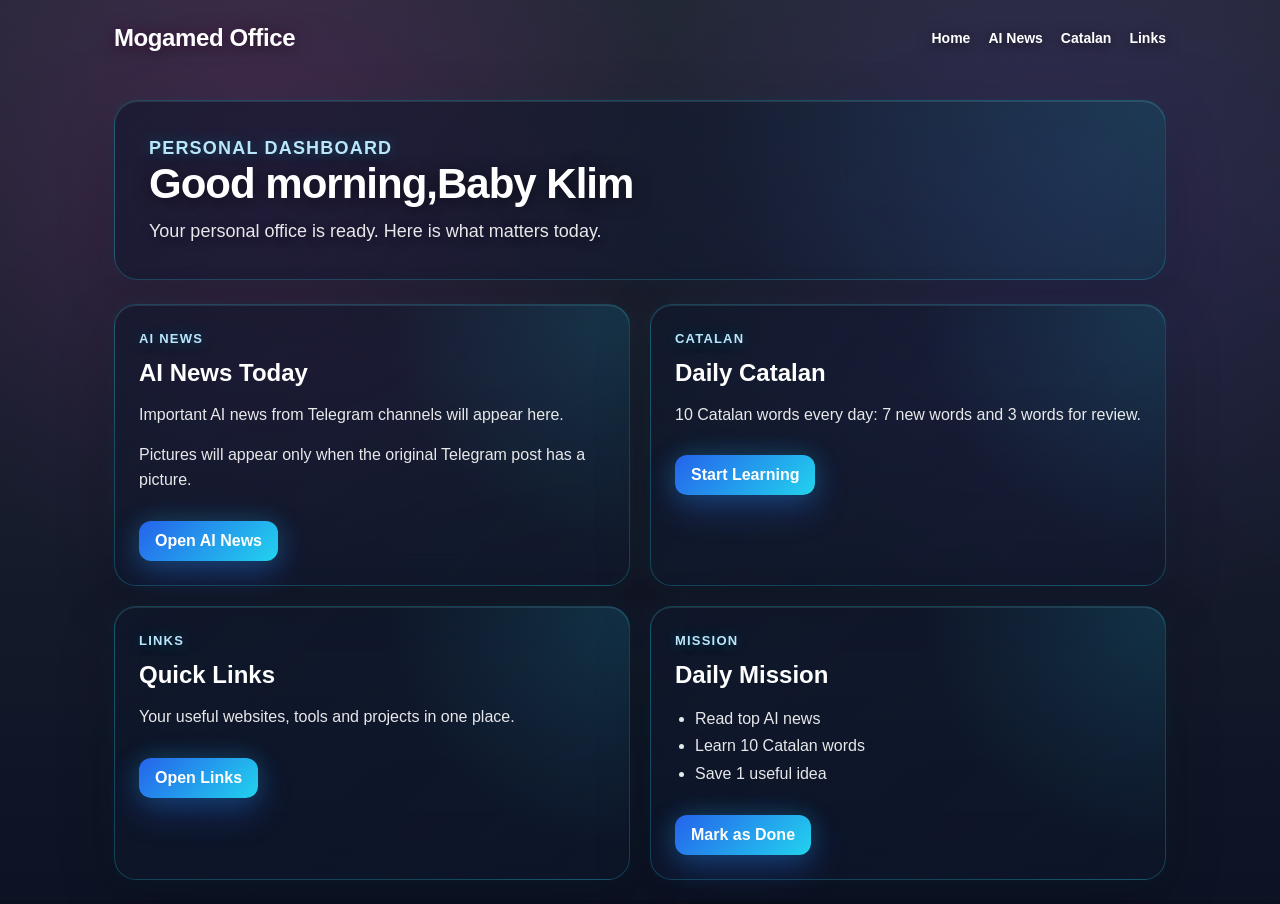
==== commit aa5d758b: "Update index.html" ====
--- a/index.html
+++ b/index.html
@@ -22,7 +22,7 @@
   <main class="page">
     <section class="hero">
       <p class="eyebrow">Personal Dashboard</p>
-      <h1>Good morning, Mogamed</h1>
+      <h1>Good morning,Baby Klim</h1>
       <p>Your personal office is ready. Here is what matters today.</p>
     </section>
 
--- a/styles/main.css
+++ b/styles/main.css
@@ -13,10 +13,11 @@
   --glass-strong: rgba(15, 23, 42, 0.72);
   --border: rgba(255, 255, 255, 0.22);
 
-  --blue: #2563eb;
-  --cyan: #22d3ee;
-  --green: #14b8a6;
-  --red: #ef4444;
+  --cyber-pink: #ff2bd6;
+  --cyber-purple: #7c3cff;
+  --cyber-violet: #a855f7;
+  --cyber-cyan: #22d3ee;
+  --cyber-red: #ef4444;
 }
 
 /* ---------- BASE ---------- */
@@ -55,8 +56,8 @@
   inset: 0;
   background:
     linear-gradient(180deg, rgba(255, 255, 255, 0.10), rgba(15, 23, 42, 0.44)),
-    radial-gradient(circle at 20% 20%, rgba(34, 211, 238, 0.22), transparent 34%),
-    radial-gradient(circle at 82% 24%, rgba(236, 72, 153, 0.14), transparent 34%);
+    radial-gradient(circle at 20% 20%, rgba(255, 43, 214, 0.16), transparent 34%),
+    radial-gradient(circle at 82% 24%, rgba(124, 60, 255, 0.16), transparent 34%);
   z-index: -2;
   pointer-events: none;
 }
@@ -84,11 +85,13 @@
   font-size: 24px;
   font-weight: 900;
   letter-spacing: -0.4px;
-  text-shadow: 0 2px 16px rgba(0, 0, 0, 0.65);
+  text-shadow:
+    0 2px 16px rgba(0, 0, 0, 0.65),
+    0 0 18px rgba(255, 43, 214, 0.24);
 }
 
 .logo:hover {
-  color: #e0f2fe;
+  color: #ffd6fb;
 }
 
 .main-menu {
@@ -106,7 +109,7 @@
 }
 
 .main-menu a:hover {
-  color: #bae6fd;
+  color: #ffd6fb;
 }
 
 /* ---------- GENERAL ---------- */
@@ -124,7 +127,7 @@
   margin-bottom: 24px;
   border-radius: 24px;
   background: linear-gradient(135deg, rgba(15, 23, 42, 0.58), rgba(15, 23, 42, 0.42));
-  border: 1px solid var(--border);
+  border: 1px solid rgba(255, 43, 214, 0.20);
   backdrop-filter: blur(18px) saturate(1.15);
   -webkit-backdrop-filter: blur(18px) saturate(1.15);
   box-shadow:
@@ -132,14 +135,18 @@
     inset 0 1px 0 rgba(255, 255, 255, 0.12);
 }
 
-.eyebrow {
+.eyebrow,
+.card-label,
+.ai-news-category {
   margin: 0 0 10px;
-  color: #dbeafe;
+  color: #ffd6fb;
   font-size: 13px;
   font-weight: 900;
   letter-spacing: 1.2px;
   text-transform: uppercase;
-  text-shadow: 0 2px 12px rgba(0, 0, 0, 0.55);
+  text-shadow:
+    0 0 14px rgba(255, 43, 214, 0.35),
+    0 2px 10px rgba(0, 0, 0, 0.45);
 }
 
 .hero h1 {
@@ -171,21 +178,12 @@
   padding: 24px;
   border-radius: 22px;
   background: linear-gradient(135deg, rgba(15, 23, 42, 0.62), rgba(15, 23, 42, 0.46));
-  border: 1px solid var(--border);
+  border: 1px solid rgba(255, 43, 214, 0.20);
   backdrop-filter: blur(18px) saturate(1.15);
   -webkit-backdrop-filter: blur(18px) saturate(1.15);
   box-shadow:
     0 18px 55px rgba(0, 0, 0, 0.22),
     inset 0 1px 0 rgba(255, 255, 255, 0.10);
-}
-
-.card-label {
-  margin: 0 0 10px;
-  color: #bfdbfe;
-  font-size: 12px;
-  font-weight: 900;
-  letter-spacing: 1px;
-  text-transform: uppercase;
 }
 
 .card h2 {
@@ -204,15 +202,17 @@
   margin-top: 12px;
   padding: 11px 16px;
   border-radius: 12px;
-  background: linear-gradient(135deg, #2563eb, #06b6d4);
+  background: linear-gradient(135deg, var(--cyber-pink), var(--cyber-purple));
   color: #ffffff;
   text-decoration: none;
   font-weight: 900;
-  box-shadow: 0 14px 34px rgba(14, 165, 233, 0.24);
+  box-shadow:
+    0 14px 34px rgba(236, 72, 153, 0.32),
+    0 0 26px rgba(124, 60, 255, 0.22);
 }
 
 .card-link:hover {
-  background: linear-gradient(135deg, #1d4ed8, #0891b2);
+  background: linear-gradient(135deg, #ff4ee3, #8b5cf6);
 }
 
 .mission-list {
@@ -236,7 +236,7 @@
   border-radius: 24px;
   overflow: hidden;
   background: rgba(15, 23, 42, 0.56);
-  border: 1px solid rgba(255, 255, 255, 0.22);
+  border: 1px solid rgba(255, 43, 214, 0.20);
   backdrop-filter: blur(18px) saturate(1.15);
   -webkit-backdrop-filter: blur(18px) saturate(1.15);
   box-shadow: 0 24px 80px rgba(0, 0, 0, 0.24);
@@ -255,6 +255,11 @@
   border-bottom: none;
 }
 
+.ai-news-row.no-image-news {
+  display: block;
+  padding: 32px 36px;
+}
+
 .ai-news-photo {
   width: 390px;
   height: 205px;
@@ -272,20 +277,6 @@
   display: block;
 }
 
-.ai-news-empty-photo {
-  display: flex;
-  align-items: center;
-  justify-content: center;
-  border: 1px dashed rgba(255, 255, 255, 0.36);
-}
-
-.ai-news-empty-photo span {
-  color: rgba(226, 232, 240, 0.78);
-  font-size: 13px;
-  font-weight: 900;
-  text-transform: uppercase;
-}
-
 .ai-news-text {
   position: static;
   inset: auto;
@@ -297,12 +288,13 @@
   background: transparent;
 }
 
-.ai-news-category {
-  margin: 0 0 8px;
-  color: #e0f2fe;
-  font-size: 12px;
-  font-weight: 900;
-  text-transform: uppercase;
+.ai-news-row.no-image-news .ai-news-text {
+  max-width: 100%;
+}
+
+.ai-news-row.no-image-news h2,
+.ai-news-row.no-image-news .ai-news-summary {
+  max-width: 980px;
 }
 
 .ai-news-text h2 {
@@ -352,7 +344,7 @@
   padding: 24px;
   border-radius: 22px;
   background: linear-gradient(135deg, rgba(15, 23, 42, 0.62), rgba(15, 23, 42, 0.44));
-  border: 1px solid rgba(255, 255, 255, 0.22);
+  border: 1px solid rgba(255, 43, 214, 0.20);
   backdrop-filter: blur(18px) saturate(1.15);
   -webkit-backdrop-filter: blur(18px) saturate(1.15);
   box-shadow:
@@ -382,9 +374,9 @@
   padding: 22px;
   border-radius: 20px;
   background:
-    radial-gradient(circle at top right, rgba(34, 211, 238, 0.15), transparent 42%),
+    radial-gradient(circle at top right, rgba(255, 43, 214, 0.14), transparent 42%),
     linear-gradient(135deg, rgba(15, 23, 42, 0.64), rgba(15, 23, 42, 0.48));
-  border: 1px solid rgba(255, 255, 255, 0.22);
+  border: 1px solid rgba(255, 43, 214, 0.20);
   min-height: 230px;
   backdrop-filter: blur(18px) saturate(1.15);
   -webkit-backdrop-filter: blur(18px) saturate(1.15);
@@ -403,20 +395,23 @@
   display: inline-block;
   padding: 6px 10px;
   border-radius: 999px;
-  background: linear-gradient(135deg, #2563eb, #06b6d4);
+  background: linear-gradient(135deg, var(--cyber-pink), var(--cyber-purple));
   color: #ffffff;
   font-size: 11px;
   font-weight: 900;
   letter-spacing: 0.7px;
+  box-shadow:
+    0 14px 34px rgba(236, 72, 153, 0.32),
+    0 0 26px rgba(124, 60, 255, 0.22);
 }
 
 .review-word .word-type {
-  background: linear-gradient(135deg, #0d9488, #22c55e);
+  background: linear-gradient(135deg, var(--cyber-violet), var(--cyber-cyan));
 }
 
 .word-translation {
   margin: 0 0 12px;
-  color: #7dd3fc;
+  color: #ffd6fb;
   font-weight: 900;
   line-height: 1.35;
 }
@@ -438,7 +433,7 @@
 .quiz-section {
   margin-top: 42px;
   padding-top: 30px;
-  border-top: 1px solid rgba(255, 255, 255, 0.22);
+  border-top: 1px solid rgba(255, 43, 214, 0.20);
 }
 
 .quiz-header {
@@ -471,7 +466,7 @@
   padding: 14px 16px;
   border-radius: 18px;
   background: rgba(15, 23, 42, 0.58);
-  border: 1px solid rgba(255, 255, 255, 0.22);
+  border: 1px solid rgba(255, 43, 214, 0.20);
   text-align: center;
   backdrop-filter: blur(18px);
   -webkit-backdrop-filter: blur(18px);
@@ -497,9 +492,9 @@
   border-radius: 24px;
   background:
     radial-gradient(circle at top left, rgba(236, 72, 153, 0.12), transparent 38%),
-    radial-gradient(circle at top right, rgba(34, 211, 238, 0.16), transparent 40%),
+    radial-gradient(circle at top right, rgba(124, 60, 255, 0.16), transparent 40%),
     linear-gradient(135deg, rgba(15, 23, 42, 0.66), rgba(15, 23, 42, 0.48));
-  border: 1px solid rgba(255, 255, 255, 0.22);
+  border: 1px solid rgba(255, 43, 214, 0.20);
   backdrop-filter: blur(18px);
   -webkit-backdrop-filter: blur(18px);
   box-shadow: 0 24px 80px rgba(0, 0, 0, 0.24);
@@ -524,7 +519,7 @@
 
 .quiz-option-button {
   padding: 16px 18px;
-  border: 1px solid rgba(255, 255, 255, 0.22);
+  border: 1px solid rgba(255, 43, 214, 0.24);
   border-radius: 18px;
   background: rgba(15, 23, 42, 0.52);
   color: #ffffff;
@@ -537,7 +532,8 @@
 }
 
 .quiz-option-button:hover {
-  background: rgba(14, 165, 233, 0.22);
+  background: rgba(236, 72, 153, 0.22);
+  border-color: rgba(255, 43, 214, 0.55);
 }
 
 .quiz-option-button.correct {
@@ -592,12 +588,15 @@
 }
 
 .quiz-next-button {
-  background: linear-gradient(135deg, #2563eb, #06b6d4);
+  background: linear-gradient(135deg, var(--cyber-pink), var(--cyber-purple));
+  box-shadow:
+    0 14px 34px rgba(236, 72, 153, 0.32),
+    0 0 26px rgba(124, 60, 255, 0.22);
 }
 
 .quiz-reset-button {
   background: rgba(15, 23, 42, 0.58);
-  border: 1px solid rgba(255, 255, 255, 0.22);
+  border: 1px solid rgba(255, 43, 214, 0.20);
 }
 
 /* ---------- LINKS ---------- */
@@ -645,15 +644,15 @@
   overflow: hidden;
   position: relative;
   box-shadow: 0 18px 42px rgba(0, 0, 0, 0.3);
-  border: 1px solid rgba(255, 255, 255, 0.24);
+  border: 1px solid rgba(255, 43, 214, 0.24);
   transition: transform 0.15s ease, box-shadow 0.15s ease;
 }
 
 .circle-app:hover .circle-app-icon {
   transform: translateY(-4px) scale(1.04);
   box-shadow:
-    0 24px 55px rgba(14, 165, 233, 0.28),
-    0 0 34px rgba(236, 72, 153, 0.18);
+    0 24px 55px rgba(236, 72, 153, 0.34),
+    0 0 34px rgba(124, 60, 255, 0.28);
 }
 
 .circle-app span {
@@ -720,11 +719,11 @@
 }
 
 .translate-icon {
-  background: linear-gradient(135deg, #3b82f6, #1d4ed8);
+  background: linear-gradient(135deg, #7c3cff, #ec4899);
 }
 
 .discord-icon {
-  background: linear-gradient(135deg, #5865f2, #3730a3);
+  background: linear-gradient(135deg, #5865f2, #7c3cff);
 }
 
 .proton-icon {
@@ -779,6 +778,10 @@
 
   .ai-news-row {
     grid-template-columns: 1fr;
+  }
+
+  .ai-news-row.no-image-news {
+    padding: 24px;
   }
 
   .ai-news-photo {
@@ -841,3 +844,556 @@
     font-size: 30px;
   }
 }
+/* RESTORE CYBERPUNK PINK STYLE — DO NOT TOUCH MENU */
+
+/* Global cyber colors */
+:root {
+  --cyber-pink: #ff2bd6;
+  --cyber-purple: #7c3cff;
+  --cyber-violet: #a855f7;
+  --cyber-cyan: #22d3ee;
+  --cyber-glass: rgba(20, 24, 42, 0.58);
+}
+
+/* Glass blocks */
+
+.hero,
+.card,
+.daily-info-card,
+.daily-word-card,
+.quiz-card,
+.ai-news-feed {
+  background:
+    radial-gradient(circle at top right, rgba(255, 43, 214, 0.14), transparent 42%),
+    linear-gradient(135deg, rgba(20, 24, 42, 0.62), rgba(20, 24, 42, 0.42)) !important;
+  border: 1px solid rgba(255, 43, 214, 0.22) !important;
+  backdrop-filter: blur(18px) saturate(1.18) !important;
+  -webkit-backdrop-filter: blur(18px) saturate(1.18) !important;
+  box-shadow:
+    0 18px 55px rgba(0, 0, 0, 0.24),
+    inset 0 1px 0 rgba(255, 255, 255, 0.10) !important;
+}
+
+/* Pink labels */
+
+.eyebrow,
+.card-label,
+.ai-news-category {
+  color: #ffd6fb !important;
+  text-shadow:
+    0 0 14px rgba(255, 43, 214, 0.36),
+    0 2px 10px rgba(0, 0, 0, 0.45) !important;
+}
+
+/* Buttons */
+
+.card-link,
+.quiz-next-button {
+  background: linear-gradient(135deg, var(--cyber-pink), var(--cyber-purple)) !important;
+  box-shadow:
+    0 14px 34px rgba(236, 72, 153, 0.34),
+    0 0 28px rgba(124, 60, 255, 0.24) !important;
+}
+
+.card-link:hover,
+.quiz-next-button:hover {
+  background: linear-gradient(135deg, #ff4ee3, #8b5cf6) !important;
+}
+
+/* Reset button */
+
+.quiz-reset-button {
+  background: rgba(20, 24, 42, 0.62) !important;
+  border: 1px solid rgba(255, 43, 214, 0.24) !important;
+  box-shadow: 0 10px 28px rgba(0, 0, 0, 0.18) !important;
+}
+
+.quiz-reset-button:hover {
+  background: rgba(255, 43, 214, 0.18) !important;
+}
+
+/* Word cards */
+
+.daily-word-grid {
+  display: grid !important;
+  grid-template-columns: repeat(5, 1fr) !important;
+  gap: 18px !important;
+}
+
+.daily-word-card {
+  padding: 22px !important;
+  border-radius: 20px !important;
+  min-height: 230px !important;
+}
+
+.daily-word-card h2 {
+  margin: 14px 0 10px !important;
+  color: #ffffff !important;
+  font-size: 30px !important;
+  line-height: 1.05 !important;
+}
+
+.word-translation {
+  margin: 0 0 12px !important;
+  color: #ffd6fb !important;
+  font-weight: 900 !important;
+  line-height: 1.35 !important;
+}
+
+.word-example {
+  margin: 0 0 8px !important;
+  color: rgba(255, 255, 255, 0.92) !important;
+  line-height: 1.45 !important;
+}
+
+.word-example-ru {
+  margin: 0 !important;
+  color: rgba(226, 232, 240, 0.78) !important;
+  line-height: 1.45 !important;
+}
+
+/* NEW / REVIEW badges */
+
+.word-type {
+  display: inline-block !important;
+  padding: 6px 11px !important;
+  border-radius: 999px !important;
+  background: linear-gradient(135deg, var(--cyber-pink), var(--cyber-purple)) !important;
+  color: #ffffff !important;
+  font-size: 11px !important;
+  font-weight: 900 !important;
+  letter-spacing: 0.7px !important;
+  box-shadow:
+    0 12px 28px rgba(236, 72, 153, 0.34),
+    0 0 22px rgba(124, 60, 255, 0.24) !important;
+}
+
+.review-word .word-type {
+  background: linear-gradient(135deg, var(--cyber-violet), var(--cyber-cyan)) !important;
+  box-shadow:
+    0 12px 28px rgba(168, 85, 247, 0.32),
+    0 0 22px rgba(34, 211, 238, 0.22) !important;
+}
+
+/* Quiz layout */
+
+.quiz-section {
+  margin-top: 42px !important;
+  padding-top: 30px !important;
+  border-top: 1px solid rgba(255, 43, 214, 0.22) !important;
+}
+
+.quiz-header {
+  display: grid !important;
+  grid-template-columns: 1fr auto !important;
+  gap: 24px !important;
+  align-items: end !important;
+  margin-bottom: 22px !important;
+}
+
+.quiz-card {
+  padding: 26px !important;
+  border-radius: 24px !important;
+}
+
+.quiz-card h2 {
+  margin: 10px 0 8px !important;
+  color: #ffffff !important;
+  font-size: 42px !important;
+}
+
+.quiz-hint {
+  margin: 0 0 22px !important;
+  color: rgba(255, 255, 255, 0.9) !important;
+}
+
+/* Quiz stats */
+
+.quiz-stats {
+  display: flex !important;
+  gap: 12px !important;
+}
+
+.quiz-stats div {
+  min-width: 88px !important;
+  padding: 14px 16px !important;
+  border-radius: 18px !important;
+  background: rgba(20, 24, 42, 0.60) !important;
+  border: 1px solid rgba(255, 43, 214, 0.24) !important;
+  text-align: center !important;
+  backdrop-filter: blur(18px) !important;
+  -webkit-backdrop-filter: blur(18px) !important;
+}
+
+.quiz-stats span {
+  display: block !important;
+  color: #ffffff !important;
+  font-size: 26px !important;
+  font-weight: 900 !important;
+}
+
+.quiz-stats p {
+  margin: 4px 0 0 !important;
+  color: rgba(226, 232, 240, 0.78) !important;
+  font-size: 12px !important;
+  font-weight: 800 !important;
+  text-transform: uppercase !important;
+}
+
+/* Quiz options */
+
+.quiz-options {
+  display: grid !important;
+  grid-template-columns: repeat(2, 1fr) !important;
+  gap: 14px !important;
+}
+
+.quiz-option-button {
+  padding: 16px 18px !important;
+  border: 1px solid rgba(255, 43, 214, 0.24) !important;
+  border-radius: 18px !important;
+  background: rgba(15, 23, 42, 0.52) !important;
+  color: #ffffff !important;
+  font-size: 17px !important;
+  font-weight: 900 !important;
+  cursor: pointer !important;
+  text-align: left !important;
+  backdrop-filter: blur(12px) !important;
+  -webkit-backdrop-filter: blur(12px) !important;
+}
+
+.quiz-option-button:hover {
+  background: rgba(236, 72, 153, 0.22) !important;
+  border-color: rgba(255, 43, 214, 0.55) !important;
+}
+
+.quiz-option-button.correct {
+  background: rgba(20, 184, 166, 0.38) !important;
+  border-color: #14b8a6 !important;
+}
+
+.quiz-option-button.wrong {
+  background: rgba(239, 68, 68, 0.34) !important;
+  border-color: #ef4444 !important;
+}
+
+/* Links page icons */
+
+.app-circle-grid {
+  display: grid !important;
+  grid-template-columns: repeat(4, 1fr) !important;
+  gap: 34px 30px !important;
+  align-items: start !important;
+}
+
+.circle-app {
+  display: flex !important;
+  flex-direction: column !important;
+  align-items: center !important;
+  gap: 14px !important;
+  color: #ffffff !important;
+  text-decoration: none !important;
+}
+
+.circle-app-icon {
+  width: 104px !important;
+  height: 104px !important;
+  min-width: 104px !important;
+  min-height: 104px !important;
+  border-radius: 50% !important;
+  display: flex !important;
+  align-items: center !important;
+  justify-content: center !important;
+  overflow: hidden !important;
+  position: relative !important;
+  border: 1px solid rgba(255, 43, 214, 0.28) !important;
+  box-shadow:
+    0 18px 42px rgba(0, 0, 0, 0.30),
+    0 0 28px rgba(255, 43, 214, 0.10) !important;
+  transition: transform 0.15s ease, box-shadow 0.15s ease !important;
+}
+
+.circle-app:hover .circle-app-icon {
+  transform: translateY(-4px) scale(1.04) !important;
+  box-shadow:
+    0 24px 55px rgba(236, 72, 153, 0.34),
+    0 0 34px rgba(124, 60, 255, 0.28) !important;
+}
+
+.circle-app span {
+  color: #ffffff !important;
+  font-size: 15px !important;
+  font-weight: 900 !important;
+  text-align: center !important;
+  max-width: 130px !important;
+  line-height: 1.25 !important;
+  text-shadow: 0 2px 14px rgba(0, 0, 0, 0.65) !important;
+}
+
+/* Logo images */
+
+.logo-icon img {
+  width: 52px !important;
+  height: 52px !important;
+  max-width: 52px !important;
+  max-height: 52px !important;
+  object-fit: contain !important;
+  display: block !important;
+}
+
+.chatgpt-icon img,
+.kings-icon img,
+.magic-icon img {
+  width: 104px !important;
+  height: 104px !important;
+  max-width: 104px !important;
+  max-height: 104px !important;
+  object-fit: cover !important;
+  display: block !important;
+}
+
+.github-icon img {
+  width: 62px !important;
+  height: 62px !important;
+}
+
+.youtube-icon img {
+  width: 54px !important;
+  height: 54px !important;
+}
+
+.translate-icon img {
+  width: 56px !important;
+  height: 56px !important;
+}
+
+.discord-icon img {
+  width: 58px !important;
+  height: 58px !important;
+}
+
+.proton-icon img {
+  width: 56px !important;
+  height: 56px !important;
+}
+
+/* App icon backgrounds */
+
+.github-icon {
+  background: linear-gradient(135deg, #374151, #111827) !important;
+}
+
+.youtube-icon {
+  background: linear-gradient(135deg, #ef4444, #991b1b) !important;
+}
+
+.translate-icon {
+  background: linear-gradient(135deg, #7c3cff, #ec4899) !important;
+}
+
+.discord-icon {
+  background: linear-gradient(135deg, #5865f2, #7c3cff) !important;
+}
+
+.proton-icon {
+  background: linear-gradient(135deg, #6d4aff, #3210a8) !important;
+}
+
+.kings-icon,
+.magic-icon {
+  background: #ffffff !important;
+}
+
+/* Responsive */
+
+@media (max-width: 1100px) {
+  .daily-word-grid {
+    grid-template-columns: repeat(3, 1fr) !important;
+  }
+}
+
+@media (max-width: 900px) {
+  .app-circle-grid {
+    grid-template-columns: repeat(3, 1fr) !important;
+  }
+
+  .quiz-header {
+    grid-template-columns: 1fr !important;
+  }
+
+  .quiz-stats {
+    width: 100% !important;
+  }
+
+  .quiz-stats div {
+    flex: 1 !important;
+  }
+}
+
+@media (max-width: 800px) {
+  .daily-word-grid {
+    grid-template-columns: repeat(2, 1fr) !important;
+  }
+
+  .quiz-options {
+    grid-template-columns: 1fr !important;
+  }
+}
+
+@media (max-width: 520px) {
+  .app-circle-grid {
+    grid-template-columns: repeat(2, 1fr) !important;
+  }
+
+  .daily-word-grid {
+    grid-template-columns: 1fr !important;
+  }
+
+  .circle-app-icon {
+    width: 88px !important;
+    height: 88px !important;
+    min-width: 88px !important;
+    min-height: 88px !important;
+  }
+
+  .chatgpt-icon img,
+  .kings-icon img,
+  .magic-icon img {
+    width: 88px !important;
+    height: 88px !important;
+    max-width: 88px !important;
+    max-height: 88px !important;
+  }
+}
+/* RESTORE BLUE CYBERPUNK STYLE */
+
+:root {
+  --cyber-blue: #2563eb;
+  --cyber-cyan: #22d3ee;
+  --cyber-soft-blue: #38bdf8;
+  --cyber-dark-blue: #1d4ed8;
+}
+
+/* Glass blocks blue borders */
+
+.hero,
+.card,
+.daily-info-card,
+.daily-word-card,
+.quiz-card,
+.ai-news-feed {
+  background:
+    radial-gradient(circle at top right, rgba(34, 211, 238, 0.14), transparent 42%),
+    linear-gradient(135deg, rgba(15, 23, 42, 0.64), rgba(15, 23, 42, 0.46)) !important;
+  border: 1px solid rgba(34, 211, 238, 0.24) !important;
+  box-shadow:
+    0 18px 55px rgba(0, 0, 0, 0.24),
+    0 0 28px rgba(34, 211, 238, 0.06),
+    inset 0 1px 0 rgba(255, 255, 255, 0.10) !important;
+}
+
+/* Labels back to blue */
+
+.eyebrow,
+.card-label,
+.ai-news-category {
+  color: #bae6fd !important;
+  text-shadow:
+    0 0 14px rgba(34, 211, 238, 0.35),
+    0 2px 10px rgba(0, 0, 0, 0.45) !important;
+}
+
+/* Main buttons blue */
+
+.card-link,
+.quiz-next-button {
+  background: linear-gradient(135deg, var(--cyber-blue), var(--cyber-cyan)) !important;
+  box-shadow:
+    0 14px 34px rgba(37, 99, 235, 0.30),
+    0 0 26px rgba(34, 211, 238, 0.22) !important;
+}
+
+.card-link:hover,
+.quiz-next-button:hover {
+  background: linear-gradient(135deg, #1d4ed8, #06b6d4) !important;
+}
+
+/* Reset button blue border */
+
+.quiz-reset-button {
+  background: rgba(15, 23, 42, 0.62) !important;
+  border: 1px solid rgba(34, 211, 238, 0.24) !important;
+}
+
+.quiz-reset-button:hover {
+  background: rgba(34, 211, 238, 0.16) !important;
+}
+
+/* NEW / REVIEW badges blue */
+
+.word-type {
+  background: linear-gradient(135deg, var(--cyber-blue), var(--cyber-cyan)) !important;
+  color: #ffffff !important;
+  box-shadow:
+    0 12px 28px rgba(37, 99, 235, 0.30),
+    0 0 22px rgba(34, 211, 238, 0.22) !important;
+}
+
+.review-word .word-type {
+  background: linear-gradient(135deg, #3b82f6, #06b6d4) !important;
+  box-shadow:
+    0 12px 28px rgba(59, 130, 246, 0.28),
+    0 0 22px rgba(34, 211, 238, 0.22) !important;
+}
+
+/* Translation text blue */
+
+.word-translation {
+  color: #7dd3fc !important;
+}
+
+/* Quiz options blue */
+
+.quiz-option-button {
+  border: 1px solid rgba(34, 211, 238, 0.24) !important;
+}
+
+.quiz-option-button:hover {
+  background: rgba(14, 165, 233, 0.22) !important;
+  border-color: rgba(34, 211, 238, 0.60) !important;
+}
+
+/* Quiz stats blue */
+
+.quiz-stats div {
+  border: 1px solid rgba(34, 211, 238, 0.24) !important;
+}
+
+/* Links icons blue glow */
+
+.circle-app-icon {
+  border: 1px solid rgba(34, 211, 238, 0.28) !important;
+  box-shadow:
+    0 18px 42px rgba(0, 0, 0, 0.30),
+    0 0 28px rgba(34, 211, 238, 0.10) !important;
+}
+
+.circle-app:hover .circle-app-icon {
+  box-shadow:
+    0 24px 55px rgba(37, 99, 235, 0.30),
+    0 0 34px rgba(34, 211, 238, 0.26) !important;
+}
+
+/* App icon backgrounds blue style */
+
+.translate-icon {
+  background: linear-gradient(135deg, #3b82f6, #06b6d4) !important;
+}
+
+.discord-icon {
+  background: linear-gradient(135deg, #5865f2, #2563eb) !important;
+}
+
+.proton-icon {
+  background: linear-gradient(135deg, #3b82f6, #1d4ed8) !important;
+}
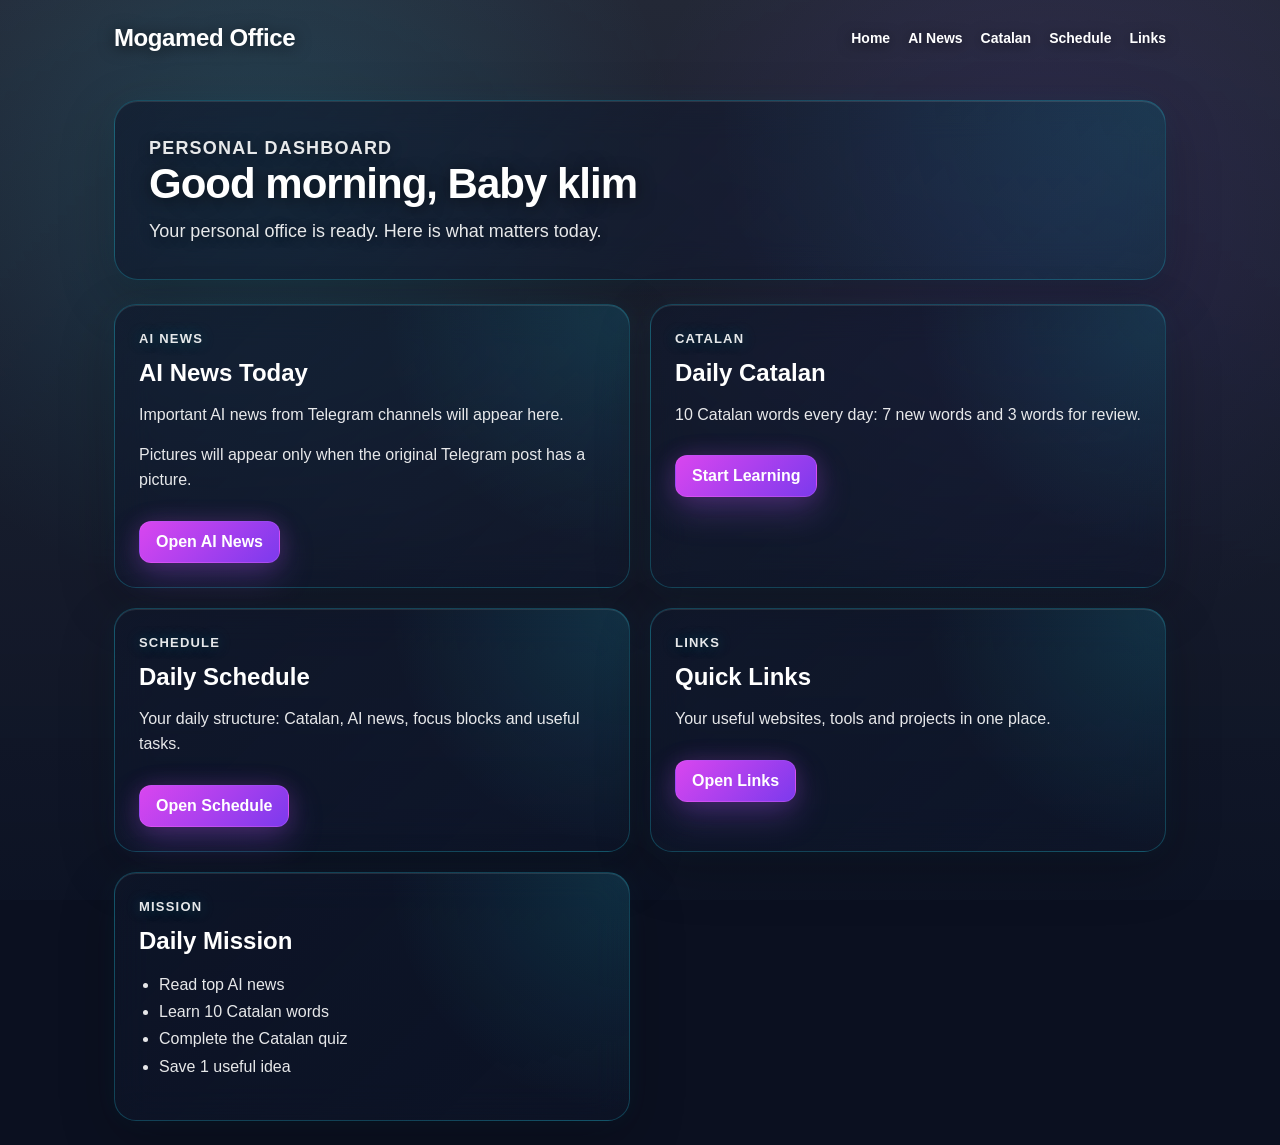
==== commit 3ca352b4: "Update index.html" ====
--- a/index.html
+++ b/index.html
@@ -4,7 +4,7 @@
   <meta charset="UTF-8">
   <meta name="viewport" content="width=device-width, initial-scale=1.0">
   <title>Mogamed Office</title>
-  <link rel="stylesheet" href="styles/main.css">
+  <link rel="stylesheet" href="styles/main.css?v=50">
 </head>
 
 <body>
@@ -15,6 +15,7 @@
       <a href="index.html">Home</a>
       <a href="pages/news.html">AI News</a>
       <a href="pages/catalan.html">Catalan</a>
+      <a href="pages/schedule.html">Schedule</a>
       <a href="pages/links.html">Links</a>
     </nav>
   </header>
@@ -22,7 +23,7 @@
   <main class="page">
     <section class="hero">
       <p class="eyebrow">Personal Dashboard</p>
-      <h1>Good morning,Baby Klim</h1>
+      <h1>Good morning, Baby klim</h1>
       <p>Your personal office is ready. Here is what matters today.</p>
     </section>
 
@@ -43,6 +44,13 @@
       </article>
 
       <article class="card">
+        <p class="card-label">Schedule</p>
+        <h2>Daily Schedule</h2>
+        <p>Your daily structure: Catalan, AI news, focus blocks and useful tasks.</p>
+        <a class="card-link" href="pages/schedule.html">Open Schedule</a>
+      </article>
+
+      <article class="card">
         <p class="card-label">Links</p>
         <h2>Quick Links</h2>
         <p>Your useful websites, tools and projects in one place.</p>
@@ -55,9 +63,9 @@
         <ul class="mission-list">
           <li>Read top AI news</li>
           <li>Learn 10 Catalan words</li>
+          <li>Complete the Catalan quiz</li>
           <li>Save 1 useful idea</li>
         </ul>
-        <a class="card-link" href="pages/catalan.html">Mark as Done</a>
       </article>
     </section>
   </main>
--- a/styles/main.css
+++ b/styles/main.css
@@ -4,6 +4,7 @@
 
 :root {
   --page-width: 1100px;
+  --wide-width: 1180px;
 
   --white: #ffffff;
   --text-soft: rgba(255, 255, 255, 0.9);
@@ -11,16 +12,16 @@
 
   --glass: rgba(15, 23, 42, 0.58);
   --glass-strong: rgba(15, 23, 42, 0.72);
-  --border: rgba(255, 255, 255, 0.22);
-
-  --cyber-pink: #ff2bd6;
-  --cyber-purple: #7c3cff;
-  --cyber-violet: #a855f7;
-  --cyber-cyan: #22d3ee;
-  --cyber-red: #ef4444;
-}
-
-/* ---------- BASE ---------- */
+
+  --blue: #2563eb;
+  --cyan: #22d3ee;
+  --pink-soft: #d946ef;
+  --purple-soft: #7c3aed;
+
+  --blue-border: rgba(34, 211, 238, 0.24);
+  --blue-border-strong: rgba(34, 211, 238, 0.42);
+  --pink-border: rgba(232, 121, 249, 0.22);
+}
 
 html {
   min-height: 100%;
@@ -56,8 +57,8 @@
   inset: 0;
   background:
     linear-gradient(180deg, rgba(255, 255, 255, 0.10), rgba(15, 23, 42, 0.44)),
-    radial-gradient(circle at 20% 20%, rgba(255, 43, 214, 0.16), transparent 34%),
-    radial-gradient(circle at 82% 24%, rgba(124, 60, 255, 0.16), transparent 34%);
+    radial-gradient(circle at 20% 20%, rgba(34, 211, 238, 0.16), transparent 34%),
+    radial-gradient(circle at 82% 24%, rgba(124, 60, 255, 0.12), transparent 34%);
   z-index: -2;
   pointer-events: none;
 }
@@ -65,8 +66,6 @@
 a {
   color: inherit;
 }
-
-/* ---------- HEADER ---------- */
 
 .site-header {
   max-width: var(--page-width);
@@ -85,13 +84,11 @@
   font-size: 24px;
   font-weight: 900;
   letter-spacing: -0.4px;
-  text-shadow:
-    0 2px 16px rgba(0, 0, 0, 0.65),
-    0 0 18px rgba(255, 43, 214, 0.24);
+  text-shadow: 0 2px 16px rgba(0, 0, 0, 0.65);
 }
 
 .logo:hover {
-  color: #ffd6fb;
+  color: #bae6fd;
 }
 
 .main-menu {
@@ -109,10 +106,8 @@
 }
 
 .main-menu a:hover {
-  color: #ffd6fb;
-}
-
-/* ---------- GENERAL ---------- */
+  color: #bae6fd;
+}
 
 .page {
   max-width: var(--page-width);
@@ -122,30 +117,42 @@
   z-index: 1;
 }
 
+.hero,
+.card,
+.daily-info-card,
+.daily-word-card,
+.quiz-card,
+.quiz-progress-card,
+.cloud-save-card {
+  background:
+    radial-gradient(circle at top right, rgba(34, 211, 238, 0.14), transparent 42%),
+    linear-gradient(135deg, rgba(15, 23, 42, 0.64), rgba(15, 23, 42, 0.46));
+  border: 1px solid var(--blue-border);
+  backdrop-filter: blur(18px) saturate(1.15);
+  -webkit-backdrop-filter: blur(18px) saturate(1.15);
+  box-shadow:
+    0 18px 55px rgba(0, 0, 0, 0.24),
+    0 0 28px rgba(34, 211, 238, 0.06),
+    inset 0 1px 0 rgba(255, 255, 255, 0.10);
+}
+
 .hero {
   padding: 34px;
   margin-bottom: 24px;
   border-radius: 24px;
-  background: linear-gradient(135deg, rgba(15, 23, 42, 0.58), rgba(15, 23, 42, 0.42));
-  border: 1px solid rgba(255, 43, 214, 0.20);
-  backdrop-filter: blur(18px) saturate(1.15);
-  -webkit-backdrop-filter: blur(18px) saturate(1.15);
-  box-shadow:
-    0 24px 80px rgba(0, 0, 0, 0.24),
-    inset 0 1px 0 rgba(255, 255, 255, 0.12);
 }
 
 .eyebrow,
 .card-label,
 .ai-news-category {
   margin: 0 0 10px;
-  color: #ffd6fb;
+  color: #bae6fd;
   font-size: 13px;
   font-weight: 900;
   letter-spacing: 1.2px;
   text-transform: uppercase;
   text-shadow:
-    0 0 14px rgba(255, 43, 214, 0.35),
+    0 0 14px rgba(34, 211, 238, 0.35),
     0 2px 10px rgba(0, 0, 0, 0.45);
 }
 
@@ -166,7 +173,28 @@
   text-shadow: 0 2px 12px rgba(0, 0, 0, 0.46);
 }
 
-/* ---------- HOME ---------- */
+.card-link,
+.quiz-next-button {
+  display: inline-block;
+  padding: 11px 16px;
+  border-radius: 12px;
+  border: 1px solid var(--pink-border);
+  background: linear-gradient(135deg, var(--pink-soft), var(--purple-soft));
+  color: #ffffff;
+  text-decoration: none;
+  font-weight: 900;
+  cursor: pointer;
+  box-shadow:
+    0 14px 34px rgba(168, 85, 247, 0.26),
+    0 0 22px rgba(217, 70, 239, 0.16);
+}
+
+.card-link:hover,
+.quiz-next-button:hover {
+  background: linear-gradient(135deg, #e879f9, #8b5cf6);
+}
+
+/* HOME */
 
 .dashboard-grid {
   display: grid;
@@ -177,13 +205,6 @@
 .card {
   padding: 24px;
   border-radius: 22px;
-  background: linear-gradient(135deg, rgba(15, 23, 42, 0.62), rgba(15, 23, 42, 0.46));
-  border: 1px solid rgba(255, 43, 214, 0.20);
-  backdrop-filter: blur(18px) saturate(1.15);
-  -webkit-backdrop-filter: blur(18px) saturate(1.15);
-  box-shadow:
-    0 18px 55px rgba(0, 0, 0, 0.22),
-    inset 0 1px 0 rgba(255, 255, 255, 0.10);
 }
 
 .card h2 {
@@ -198,21 +219,7 @@
 }
 
 .card-link {
-  display: inline-block;
   margin-top: 12px;
-  padding: 11px 16px;
-  border-radius: 12px;
-  background: linear-gradient(135deg, var(--cyber-pink), var(--cyber-purple));
-  color: #ffffff;
-  text-decoration: none;
-  font-weight: 900;
-  box-shadow:
-    0 14px 34px rgba(236, 72, 153, 0.32),
-    0 0 26px rgba(124, 60, 255, 0.22);
-}
-
-.card-link:hover {
-  background: linear-gradient(135deg, #ff4ee3, #8b5cf6);
 }
 
 .mission-list {
@@ -221,93 +228,177 @@
   line-height: 1.7;
 }
 
-/* ---------- AI NEWS ---------- */
+/* AI NEWS */
 
 .ai-news-page {
-  max-width: 1180px;
+  max-width: var(--wide-width);
 }
 
 .news-hero {
   margin-bottom: 30px;
 }
 
+.telegram-sources-box {
+  margin-top: 20px;
+  display: flex;
+  align-items: center;
+  gap: 12px;
+  flex-wrap: wrap;
+}
+
+.telegram-sources-box span {
+  color: rgba(255, 255, 255, 0.76);
+  font-size: 13px;
+  font-weight: 900;
+  text-transform: uppercase;
+  letter-spacing: 0.8px;
+}
+
+.telegram-sources-list {
+  display: flex;
+  gap: 10px;
+  flex-wrap: wrap;
+}
+
+.telegram-source-pill {
+  display: inline-flex;
+  align-items: center;
+  padding: 8px 12px;
+  border-radius: 999px;
+  background: rgba(15, 23, 42, 0.48);
+  border: 1px solid rgba(34, 211, 238, 0.28);
+  color: #bae6fd;
+  text-decoration: none;
+  font-size: 13px;
+  font-weight: 900;
+  box-shadow: 0 10px 28px rgba(0, 0, 0, 0.18);
+}
+
+.telegram-source-pill:hover {
+  background: rgba(14, 165, 233, 0.18);
+  color: #ffffff;
+}
+
+/* MODERN TELEGRAM MAGAZINE NEWS */
+
 .ai-news-feed {
+  display: block;
+  overflow: visible;
+  background:
+    radial-gradient(circle at top right, rgba(34, 211, 238, 0.10), transparent 44%),
+    linear-gradient(135deg, rgba(15, 23, 42, 0.42), rgba(15, 23, 42, 0.30));
+  border: 1px solid rgba(34, 211, 238, 0.28);
+  border-radius: 28px;
+  box-shadow:
+    0 24px 80px rgba(0, 0, 0, 0.24),
+    inset 0 1px 0 rgba(255, 255, 255, 0.08);
+}
+
+.news-card-modern {
+  display: block;
   width: 100%;
-  border-radius: 24px;
+  margin: 0;
+  padding: 34px 34px 38px;
+  border-radius: 0;
+  border: none;
+  border-bottom: 2px solid rgba(34, 211, 238, 0.38);
+  background: transparent;
+  box-shadow: none;
+  overflow: visible;
+}
+
+.news-card-modern:first-child {
+  border-top-left-radius: 28px;
+  border-top-right-radius: 28px;
+}
+
+.news-card-modern:last-child {
+  border-bottom: none;
+  border-bottom-left-radius: 28px;
+  border-bottom-right-radius: 28px;
+}
+
+.news-card-modern + .news-card-modern {
+  position: relative;
+}
+
+.news-card-modern + .news-card-modern::before {
+  content: "";
+  display: block;
+  width: calc(100% - 64px);
+  height: 3px;
+  margin: -34px auto 34px;
+  border-radius: 999px;
+  background: linear-gradient(
+    90deg,
+    transparent,
+    rgba(34, 211, 238, 0.70),
+    rgba(217, 70, 239, 0.45),
+    rgba(34, 211, 238, 0.70),
+    transparent
+  );
+  box-shadow:
+    0 0 18px rgba(34, 211, 238, 0.22),
+    0 0 24px rgba(217, 70, 239, 0.12);
+}
+
+/* Images: real small images stay small, normal images stay centered */
+
+.news-image-hero {
+  position: relative;
+  display: flex;
+  width: fit-content;
+  max-width: min(620px, 100%);
+  min-width: 0;
+  height: auto;
+  min-height: 0;
+  margin: 0 auto 28px;
+  align-items: center;
+  justify-content: center;
+  padding: 0;
+  border-radius: 20px;
   overflow: hidden;
-  background: rgba(15, 23, 42, 0.56);
-  border: 1px solid rgba(255, 43, 214, 0.20);
-  backdrop-filter: blur(18px) saturate(1.15);
-  -webkit-backdrop-filter: blur(18px) saturate(1.15);
-  box-shadow: 0 24px 80px rgba(0, 0, 0, 0.24);
-}
-
-.ai-news-row {
-  display: grid;
-  grid-template-columns: 390px 1fr;
-  gap: 30px;
-  align-items: center;
-  padding: 20px 24px;
-  border-bottom: 1px solid rgba(255, 255, 255, 0.16);
-}
-
-.ai-news-row:last-child {
-  border-bottom: none;
-}
-
-.ai-news-row.no-image-news {
+  background: rgba(15, 23, 42, 0.42);
+  border: 1px solid rgba(34, 211, 238, 0.24);
+  box-shadow:
+    0 20px 48px rgba(0, 0, 0, 0.28),
+    0 0 28px rgba(34, 211, 238, 0.10);
+}
+
+.news-image-hero img {
   display: block;
-  padding: 32px 36px;
-}
-
-.ai-news-photo {
-  width: 390px;
-  height: 205px;
-  overflow: hidden;
-  border-radius: 12px;
-  background: rgba(15, 23, 42, 0.5);
-  flex: none;
-}
-
-.ai-news-photo img {
+  width: auto;
+  max-width: min(620px, 100%);
+  height: auto;
+  max-height: 360px;
+  object-fit: contain;
+  object-position: center;
+  transform: none;
+}
+
+.news-image-overlay {
+  display: none;
+}
+
+.news-card-body {
+  display: block;
+  max-width: 860px;
   width: 100%;
-  height: 100%;
-  max-width: 100%;
-  object-fit: cover;
-  display: block;
-}
-
-.ai-news-text {
-  position: static;
-  inset: auto;
-  transform: none;
-  display: block;
-  color: #ffffff;
-  min-width: 0;
+  margin: 0 auto;
   padding: 0;
-  background: transparent;
-}
-
-.ai-news-row.no-image-news .ai-news-text {
-  max-width: 100%;
-}
-
-.ai-news-row.no-image-news h2,
-.ai-news-row.no-image-news .ai-news-summary {
-  max-width: 980px;
-}
-
-.ai-news-text h2 {
+}
+
+.news-card-body h2 {
   margin: 0 0 10px;
   color: #ffffff;
-  font-family: Georgia, "Times New Roman", serif;
-  font-size: 31px;
-  line-height: 1.06;
-  font-weight: 900;
+  font-family: Arial, Helvetica, sans-serif;
+  font-size: 38px;
+  line-height: 1.08;
+  letter-spacing: -1px;
 }
 
 .ai-news-meta {
-  margin: 0 0 10px;
+  margin: 0 0 18px;
   color: rgba(226, 232, 240, 0.78);
   font-size: 12px;
   font-weight: 800;
@@ -315,17 +406,99 @@
 }
 
 .ai-news-summary {
-  margin: 0;
-  color: rgba(255, 255, 255, 0.9);
-  font-family: Georgia, "Times New Roman", serif;
+  color: rgba(255, 255, 255, 0.92);
+  font-family: Arial, Helvetica, sans-serif;
   font-size: 19px;
-  line-height: 1.25;
-}
-
-/* ---------- CATALAN ---------- */
+  line-height: 1.55;
+  overflow-wrap: anywhere;
+}
+
+.ai-news-summary p {
+  margin: 0 0 14px;
+}
+
+.ai-news-summary p:last-child {
+  margin-bottom: 0;
+}
+
+.news-collapsed {
+  max-height: 260px;
+  overflow: hidden;
+  position: relative;
+}
+
+.news-collapsed::after {
+  content: "";
+  position: absolute;
+  left: 0;
+  right: 0;
+  bottom: 0;
+  height: 90px;
+  pointer-events: none;
+  background: linear-gradient(180deg, rgba(15, 23, 42, 0), rgba(15, 23, 42, 0.92));
+}
+
+.news-expanded {
+  max-height: none;
+  overflow: visible;
+}
+
+.news-expanded::after {
+  display: none;
+}
+
+.news-actions {
+  display: flex;
+  gap: 12px;
+  flex-wrap: wrap;
+  margin-top: 22px;
+}
+
+.news-more-button {
+  padding: 10px 14px;
+  border-radius: 12px;
+  border: 1px solid rgba(34, 211, 238, 0.28);
+  background: linear-gradient(135deg, var(--blue), #06b6d4);
+  color: #ffffff;
+  font-size: 14px;
+  font-weight: 900;
+  cursor: pointer;
+  box-shadow:
+    0 14px 34px rgba(37, 99, 235, 0.22),
+    0 0 20px rgba(34, 211, 238, 0.16);
+}
+
+.news-more-button:hover {
+  background: linear-gradient(135deg, #1d4ed8, #0891b2);
+}
+
+.news-read-link {
+  display: inline-flex;
+  align-items: center;
+  padding: 10px 14px;
+  border-radius: 12px;
+  background: linear-gradient(135deg, var(--pink-soft), var(--purple-soft));
+  color: #ffffff;
+  text-decoration: none;
+  font-size: 14px;
+  font-weight: 900;
+  box-shadow:
+    0 14px 34px rgba(168, 85, 247, 0.24),
+    0 0 22px rgba(217, 70, 239, 0.14);
+}
+
+.news-read-link:hover {
+  background: linear-gradient(135deg, #e879f9, #8b5cf6);
+}
+
+.news-card-modern.no-image-news .news-card-body {
+  padding: 0;
+}
+
+/* CATALAN */
 
 .catalan-page {
-  max-width: 1180px;
+  max-width: var(--wide-width);
 }
 
 .daily-words-top {
@@ -343,13 +516,6 @@
   max-width: 560px;
   padding: 24px;
   border-radius: 22px;
-  background: linear-gradient(135deg, rgba(15, 23, 42, 0.62), rgba(15, 23, 42, 0.44));
-  border: 1px solid rgba(255, 43, 214, 0.20);
-  backdrop-filter: blur(18px) saturate(1.15);
-  -webkit-backdrop-filter: blur(18px) saturate(1.15);
-  box-shadow:
-    0 18px 55px rgba(0, 0, 0, 0.22),
-    inset 0 1px 0 rgba(255, 255, 255, 0.1);
 }
 
 .daily-info-card h2 {
@@ -360,7 +526,7 @@
 
 .daily-info-card p {
   margin: 0;
-  color: rgba(255, 255, 255, 0.9);
+  color: var(--text-soft);
   line-height: 1.5;
 }
 
@@ -373,67 +539,171 @@
 .daily-word-card {
   padding: 22px;
   border-radius: 20px;
-  background:
-    radial-gradient(circle at top right, rgba(255, 43, 214, 0.14), transparent 42%),
-    linear-gradient(135deg, rgba(15, 23, 42, 0.64), rgba(15, 23, 42, 0.48));
-  border: 1px solid rgba(255, 43, 214, 0.20);
   min-height: 230px;
-  backdrop-filter: blur(18px) saturate(1.15);
-  -webkit-backdrop-filter: blur(18px) saturate(1.15);
-  box-shadow:
-    0 18px 48px rgba(0, 0, 0, 0.22),
-    inset 0 1px 0 rgba(255, 255, 255, 0.1);
 }
 
 .daily-word-card h2 {
   margin: 14px 0 10px;
   color: #ffffff;
   font-size: 30px;
+  line-height: 1.05;
 }
 
 .word-type {
   display: inline-block;
-  padding: 6px 10px;
+  padding: 6px 11px;
   border-radius: 999px;
-  background: linear-gradient(135deg, var(--cyber-pink), var(--cyber-purple));
+  background: linear-gradient(135deg, var(--blue), var(--cyan));
   color: #ffffff;
   font-size: 11px;
   font-weight: 900;
   letter-spacing: 0.7px;
   box-shadow:
-    0 14px 34px rgba(236, 72, 153, 0.32),
-    0 0 26px rgba(124, 60, 255, 0.22);
+    0 12px 28px rgba(37, 99, 235, 0.30),
+    0 0 22px rgba(34, 211, 238, 0.22);
 }
 
 .review-word .word-type {
-  background: linear-gradient(135deg, var(--cyber-violet), var(--cyber-cyan));
+  background: linear-gradient(135deg, #3b82f6, #06b6d4);
 }
 
 .word-translation {
   margin: 0 0 12px;
-  color: #ffd6fb;
+  color: #7dd3fc;
   font-weight: 900;
   line-height: 1.35;
 }
 
 .word-example {
   margin: 0 0 8px;
-  color: rgba(255, 255, 255, 0.9);
+  color: rgba(255, 255, 255, 0.92);
   line-height: 1.45;
 }
 
 .word-example-ru {
   margin: 0;
-  color: rgba(226, 232, 240, 0.78);
+  color: var(--text-muted);
   line-height: 1.45;
 }
 
-/* ---------- QUIZ ---------- */
+/* CLOUD SAVE */
+
+.cloud-save-section {
+  margin-bottom: 28px;
+}
+
+.cloud-save-card {
+  padding: 26px;
+  border-radius: 24px;
+}
+
+.cloud-save-card h2 {
+  margin: 0 0 10px;
+  color: #ffffff;
+  font-size: 28px;
+}
+
+.cloud-save-card p {
+  color: rgba(255, 255, 255, 0.86);
+  line-height: 1.45;
+}
+
+.cloud-save-row {
+  display: flex;
+  gap: 12px;
+  margin-top: 18px;
+  flex-wrap: wrap;
+}
+
+.cloud-save-input {
+  flex: 1;
+  min-width: 220px;
+  padding: 13px 15px;
+  border-radius: 14px;
+  border: 1px solid rgba(34, 211, 238, 0.28);
+  background: rgba(15, 23, 42, 0.58);
+  color: #ffffff;
+  font-size: 15px;
+  font-weight: 800;
+  outline: none;
+}
+
+.cloud-save-input::placeholder {
+  color: rgba(226, 232, 240, 0.55);
+}
+
+.cloud-save-input:focus {
+  border-color: rgba(34, 211, 238, 0.7);
+  box-shadow: 0 0 0 3px rgba(34, 211, 238, 0.12);
+}
+
+.cloud-status {
+  margin: 14px 0 0;
+  color: #bae6fd !important;
+  font-weight: 800;
+}
+
+/* QUIZ PROGRESS */
+
+.quiz-progress-section {
+  margin-top: 32px;
+  margin-bottom: 28px;
+}
+
+.quiz-progress-card {
+  padding: 26px;
+  border-radius: 24px;
+}
+
+.quiz-progress-card h2 {
+  margin: 0 0 18px;
+  color: #ffffff;
+  font-size: 30px;
+}
+
+.quiz-progress-grid {
+  display: grid;
+  grid-template-columns: repeat(4, 1fr);
+  gap: 14px;
+}
+
+.quiz-progress-grid div,
+.quiz-stats div {
+  padding: 16px;
+  border-radius: 18px;
+  background: rgba(15, 23, 42, 0.52);
+  border: 1px solid rgba(34, 211, 238, 0.22);
+}
+
+.quiz-progress-grid span,
+.quiz-stats span {
+  display: block;
+  color: #ffffff;
+  font-size: 30px;
+  font-weight: 900;
+}
+
+.quiz-progress-grid p,
+.quiz-stats p {
+  margin: 6px 0 0;
+  color: var(--text-muted);
+  font-size: 12px;
+  font-weight: 900;
+  text-transform: uppercase;
+}
+
+.quiz-progress-note {
+  margin: 18px 0 0;
+  color: rgba(255, 255, 255, 0.78);
+  line-height: 1.45;
+}
+
+/* QUIZ */
 
 .quiz-section {
   margin-top: 42px;
   padding-top: 30px;
-  border-top: 1px solid rgba(255, 43, 214, 0.20);
+  border-top: 1px solid rgba(34, 211, 238, 0.22);
 }
 
 .quiz-header {
@@ -452,7 +722,7 @@
 
 .quiz-header p {
   margin: 0;
-  color: rgba(255, 255, 255, 0.9);
+  color: var(--text-soft);
   line-height: 1.5;
 }
 
@@ -461,43 +731,9 @@
   gap: 12px;
 }
 
-.quiz-stats div {
-  min-width: 88px;
-  padding: 14px 16px;
-  border-radius: 18px;
-  background: rgba(15, 23, 42, 0.58);
-  border: 1px solid rgba(255, 43, 214, 0.20);
-  text-align: center;
-  backdrop-filter: blur(18px);
-  -webkit-backdrop-filter: blur(18px);
-}
-
-.quiz-stats span {
-  display: block;
-  color: #ffffff;
-  font-size: 26px;
-  font-weight: 900;
-}
-
-.quiz-stats p {
-  margin: 4px 0 0;
-  color: rgba(226, 232, 240, 0.78);
-  font-size: 12px;
-  font-weight: 800;
-  text-transform: uppercase;
-}
-
 .quiz-card {
   padding: 26px;
   border-radius: 24px;
-  background:
-    radial-gradient(circle at top left, rgba(236, 72, 153, 0.12), transparent 38%),
-    radial-gradient(circle at top right, rgba(124, 60, 255, 0.16), transparent 40%),
-    linear-gradient(135deg, rgba(15, 23, 42, 0.66), rgba(15, 23, 42, 0.48));
-  border: 1px solid rgba(255, 43, 214, 0.20);
-  backdrop-filter: blur(18px);
-  -webkit-backdrop-filter: blur(18px);
-  box-shadow: 0 24px 80px rgba(0, 0, 0, 0.24);
 }
 
 .quiz-card h2 {
@@ -508,7 +744,7 @@
 
 .quiz-hint {
   margin: 0 0 22px;
-  color: rgba(255, 255, 255, 0.9);
+  color: var(--text-soft);
 }
 
 .quiz-options {
@@ -519,7 +755,7 @@
 
 .quiz-option-button {
   padding: 16px 18px;
-  border: 1px solid rgba(255, 43, 214, 0.24);
+  border: 1px solid rgba(34, 211, 238, 0.24);
   border-radius: 18px;
   background: rgba(15, 23, 42, 0.52);
   color: #ffffff;
@@ -532,8 +768,8 @@
 }
 
 .quiz-option-button:hover {
-  background: rgba(236, 72, 153, 0.22);
-  border-color: rgba(255, 43, 214, 0.55);
+  background: rgba(14, 165, 233, 0.22);
+  border-color: rgba(34, 211, 238, 0.60);
 }
 
 .quiz-option-button.correct {
@@ -542,7 +778,7 @@
 }
 
 .quiz-option-button.wrong {
-  background: rgba(239, 68, 68, 0.3);
+  background: rgba(239, 68, 68, 0.34);
   border-color: #ef4444;
 }
 
@@ -577,32 +813,102 @@
   flex-wrap: wrap;
 }
 
-.quiz-next-button,
 .quiz-reset-button {
   padding: 12px 16px;
   border-radius: 14px;
-  border: none;
+  background: rgba(15, 23, 42, 0.62);
+  border: 1px solid var(--pink-border);
   color: #ffffff;
   font-weight: 900;
   cursor: pointer;
 }
 
-.quiz-next-button {
-  background: linear-gradient(135deg, var(--cyber-pink), var(--cyber-purple));
+.quiz-reset-button:hover {
+  background: rgba(34, 211, 238, 0.16);
+}
+
+/* SCHEDULE */
+
+.schedule-body::before {
+  background-image: url("https://cdn.corenexis.com/files/c/3775651720.png") !important;
+  background-size: cover !important;
+  background-position: center !important;
+  filter: blur(8px) saturate(1.25) brightness(1.25) !important;
+  transform: scale(1.05) !important;
+  opacity: 0.86 !important;
+}
+
+.schedule-body::after {
+  background:
+    linear-gradient(180deg, rgba(255, 255, 255, 0.08), rgba(15, 23, 42, 0.48)),
+    radial-gradient(circle at 18% 18%, rgba(34, 211, 238, 0.18), transparent 34%),
+    radial-gradient(circle at 82% 22%, rgba(217, 70, 239, 0.16), transparent 34%) !important;
+}
+
+.schedule-page {
+  max-width: var(--wide-width);
+}
+
+.schedule-hero {
+  margin-bottom: 30px;
+}
+
+.schedule-grid {
+  display: grid;
+  grid-template-columns: 1fr;
+  gap: 18px;
+}
+
+.schedule-card {
+  display: grid;
+  grid-template-columns: 120px 1fr;
+  gap: 24px;
+  align-items: start;
+  padding: 26px;
+  border-radius: 24px;
+  background:
+    radial-gradient(circle at top right, rgba(34, 211, 238, 0.14), transparent 42%),
+    linear-gradient(135deg, rgba(15, 23, 42, 0.68), rgba(15, 23, 42, 0.48));
+  border: 1px solid rgba(34, 211, 238, 0.26);
+  backdrop-filter: blur(18px) saturate(1.15);
+  -webkit-backdrop-filter: blur(18px) saturate(1.15);
   box-shadow:
-    0 14px 34px rgba(236, 72, 153, 0.32),
-    0 0 26px rgba(124, 60, 255, 0.22);
-}
-
-.quiz-reset-button {
-  background: rgba(15, 23, 42, 0.58);
-  border: 1px solid rgba(255, 43, 214, 0.20);
-}
-
-/* ---------- LINKS ---------- */
+    0 18px 55px rgba(0, 0, 0, 0.24),
+    0 0 28px rgba(34, 211, 238, 0.06),
+    inset 0 1px 0 rgba(255, 255, 255, 0.10);
+}
+
+.schedule-time {
+  padding: 14px 16px;
+  border-radius: 18px;
+  background: rgba(15, 23, 42, 0.62);
+  border: 1px solid rgba(34, 211, 238, 0.28);
+  color: #ffffff;
+  font-size: 28px;
+  font-weight: 900;
+  text-align: center;
+  box-shadow:
+    0 14px 34px rgba(37, 99, 235, 0.22),
+    0 0 20px rgba(34, 211, 238, 0.12);
+}
+
+.schedule-card h2 {
+  margin: 0 0 10px;
+  color: #ffffff;
+  font-size: 30px;
+  line-height: 1.1;
+}
+
+.schedule-card p {
+  margin: 0 0 12px;
+  color: rgba(255, 255, 255, 0.88);
+  line-height: 1.5;
+}
+
+/* LINKS */
 
 .links-page {
-  max-width: 1100px;
+  max-width: var(--page-width);
 }
 
 .app-section {
@@ -643,16 +949,18 @@
   justify-content: center;
   overflow: hidden;
   position: relative;
-  box-shadow: 0 18px 42px rgba(0, 0, 0, 0.3);
-  border: 1px solid rgba(255, 43, 214, 0.24);
+  border: 1px solid rgba(34, 211, 238, 0.28);
+  box-shadow:
+    0 18px 42px rgba(0, 0, 0, 0.30),
+    0 0 28px rgba(34, 211, 238, 0.10);
   transition: transform 0.15s ease, box-shadow 0.15s ease;
 }
 
 .circle-app:hover .circle-app-icon {
   transform: translateY(-4px) scale(1.04);
   box-shadow:
-    0 24px 55px rgba(236, 72, 153, 0.34),
-    0 0 34px rgba(124, 60, 255, 0.28);
+    0 24px 55px rgba(37, 99, 235, 0.30),
+    0 0 34px rgba(34, 211, 238, 0.26);
 }
 
 .circle-app span {
@@ -719,15 +1027,15 @@
 }
 
 .translate-icon {
-  background: linear-gradient(135deg, #7c3cff, #ec4899);
+  background: linear-gradient(135deg, #3b82f6, #06b6d4);
 }
 
 .discord-icon {
-  background: linear-gradient(135deg, #5865f2, #7c3cff);
+  background: linear-gradient(135deg, #5865f2, #2563eb);
 }
 
 .proton-icon {
-  background: linear-gradient(135deg, #6d4aff, #3210a8);
+  background: linear-gradient(135deg, #3b82f6, #1d4ed8);
 }
 
 .kings-icon,
@@ -735,7 +1043,7 @@
   background: #ffffff;
 }
 
-/* ---------- MOBILE ---------- */
+/* MOBILE */
 
 @media (max-width: 1100px) {
   .daily-word-grid {
@@ -758,6 +1066,10 @@
 
   .quiz-stats div {
     flex: 1;
+  }
+
+  .quiz-progress-grid {
+    grid-template-columns: repeat(2, 1fr);
   }
 }
 
@@ -776,19 +1088,6 @@
     grid-template-columns: 1fr;
   }
 
-  .ai-news-row {
-    grid-template-columns: 1fr;
-  }
-
-  .ai-news-row.no-image-news {
-    padding: 24px;
-  }
-
-  .ai-news-photo {
-    width: 100%;
-    height: 200px;
-  }
-
   .daily-word-grid {
     grid-template-columns: repeat(2, 1fr);
   }
@@ -803,6 +1102,49 @@
 
   .hero h1 {
     font-size: 32px;
+  }
+
+  .news-card-modern {
+    padding: 22px 18px 28px;
+  }
+
+  .news-card-modern + .news-card-modern::before {
+    width: calc(100% - 36px);
+    margin: -22px auto 22px;
+  }
+
+  .news-image-hero {
+    max-width: 100%;
+    margin-bottom: 22px;
+    border-radius: 16px;
+  }
+
+  .news-image-hero img {
+    max-width: 100%;
+    max-height: 300px;
+  }
+
+  .news-card-body h2 {
+    font-size: 30px;
+  }
+
+  .ai-news-summary {
+    font-size: 17px;
+  }
+
+  .schedule-card {
+    grid-template-columns: 1fr;
+    gap: 16px;
+    padding: 22px;
+  }
+
+  .schedule-time {
+    width: fit-content;
+    font-size: 24px;
+  }
+
+  .schedule-card h2 {
+    font-size: 26px;
   }
 }
 
@@ -811,7 +1153,8 @@
     grid-template-columns: repeat(2, 1fr);
   }
 
-  .daily-word-grid {
+  .daily-word-grid,
+  .quiz-progress-grid {
     grid-template-columns: 1fr;
   }
 
@@ -844,556 +1187,3 @@
     font-size: 30px;
   }
 }
-/* RESTORE CYBERPUNK PINK STYLE — DO NOT TOUCH MENU */
-
-/* Global cyber colors */
-:root {
-  --cyber-pink: #ff2bd6;
-  --cyber-purple: #7c3cff;
-  --cyber-violet: #a855f7;
-  --cyber-cyan: #22d3ee;
-  --cyber-glass: rgba(20, 24, 42, 0.58);
-}
-
-/* Glass blocks */
-
-.hero,
-.card,
-.daily-info-card,
-.daily-word-card,
-.quiz-card,
-.ai-news-feed {
-  background:
-    radial-gradient(circle at top right, rgba(255, 43, 214, 0.14), transparent 42%),
-    linear-gradient(135deg, rgba(20, 24, 42, 0.62), rgba(20, 24, 42, 0.42)) !important;
-  border: 1px solid rgba(255, 43, 214, 0.22) !important;
-  backdrop-filter: blur(18px) saturate(1.18) !important;
-  -webkit-backdrop-filter: blur(18px) saturate(1.18) !important;
-  box-shadow:
-    0 18px 55px rgba(0, 0, 0, 0.24),
-    inset 0 1px 0 rgba(255, 255, 255, 0.10) !important;
-}
-
-/* Pink labels */
-
-.eyebrow,
-.card-label,
-.ai-news-category {
-  color: #ffd6fb !important;
-  text-shadow:
-    0 0 14px rgba(255, 43, 214, 0.36),
-    0 2px 10px rgba(0, 0, 0, 0.45) !important;
-}
-
-/* Buttons */
-
-.card-link,
-.quiz-next-button {
-  background: linear-gradient(135deg, var(--cyber-pink), var(--cyber-purple)) !important;
-  box-shadow:
-    0 14px 34px rgba(236, 72, 153, 0.34),
-    0 0 28px rgba(124, 60, 255, 0.24) !important;
-}
-
-.card-link:hover,
-.quiz-next-button:hover {
-  background: linear-gradient(135deg, #ff4ee3, #8b5cf6) !important;
-}
-
-/* Reset button */
-
-.quiz-reset-button {
-  background: rgba(20, 24, 42, 0.62) !important;
-  border: 1px solid rgba(255, 43, 214, 0.24) !important;
-  box-shadow: 0 10px 28px rgba(0, 0, 0, 0.18) !important;
-}
-
-.quiz-reset-button:hover {
-  background: rgba(255, 43, 214, 0.18) !important;
-}
-
-/* Word cards */
-
-.daily-word-grid {
-  display: grid !important;
-  grid-template-columns: repeat(5, 1fr) !important;
-  gap: 18px !important;
-}
-
-.daily-word-card {
-  padding: 22px !important;
-  border-radius: 20px !important;
-  min-height: 230px !important;
-}
-
-.daily-word-card h2 {
-  margin: 14px 0 10px !important;
-  color: #ffffff !important;
-  font-size: 30px !important;
-  line-height: 1.05 !important;
-}
-
-.word-translation {
-  margin: 0 0 12px !important;
-  color: #ffd6fb !important;
-  font-weight: 900 !important;
-  line-height: 1.35 !important;
-}
-
-.word-example {
-  margin: 0 0 8px !important;
-  color: rgba(255, 255, 255, 0.92) !important;
-  line-height: 1.45 !important;
-}
-
-.word-example-ru {
-  margin: 0 !important;
-  color: rgba(226, 232, 240, 0.78) !important;
-  line-height: 1.45 !important;
-}
-
-/* NEW / REVIEW badges */
-
-.word-type {
-  display: inline-block !important;
-  padding: 6px 11px !important;
-  border-radius: 999px !important;
-  background: linear-gradient(135deg, var(--cyber-pink), var(--cyber-purple)) !important;
-  color: #ffffff !important;
-  font-size: 11px !important;
-  font-weight: 900 !important;
-  letter-spacing: 0.7px !important;
-  box-shadow:
-    0 12px 28px rgba(236, 72, 153, 0.34),
-    0 0 22px rgba(124, 60, 255, 0.24) !important;
-}
-
-.review-word .word-type {
-  background: linear-gradient(135deg, var(--cyber-violet), var(--cyber-cyan)) !important;
-  box-shadow:
-    0 12px 28px rgba(168, 85, 247, 0.32),
-    0 0 22px rgba(34, 211, 238, 0.22) !important;
-}
-
-/* Quiz layout */
-
-.quiz-section {
-  margin-top: 42px !important;
-  padding-top: 30px !important;
-  border-top: 1px solid rgba(255, 43, 214, 0.22) !important;
-}
-
-.quiz-header {
-  display: grid !important;
-  grid-template-columns: 1fr auto !important;
-  gap: 24px !important;
-  align-items: end !important;
-  margin-bottom: 22px !important;
-}
-
-.quiz-card {
-  padding: 26px !important;
-  border-radius: 24px !important;
-}
-
-.quiz-card h2 {
-  margin: 10px 0 8px !important;
-  color: #ffffff !important;
-  font-size: 42px !important;
-}
-
-.quiz-hint {
-  margin: 0 0 22px !important;
-  color: rgba(255, 255, 255, 0.9) !important;
-}
-
-/* Quiz stats */
-
-.quiz-stats {
-  display: flex !important;
-  gap: 12px !important;
-}
-
-.quiz-stats div {
-  min-width: 88px !important;
-  padding: 14px 16px !important;
-  border-radius: 18px !important;
-  background: rgba(20, 24, 42, 0.60) !important;
-  border: 1px solid rgba(255, 43, 214, 0.24) !important;
-  text-align: center !important;
-  backdrop-filter: blur(18px) !important;
-  -webkit-backdrop-filter: blur(18px) !important;
-}
-
-.quiz-stats span {
-  display: block !important;
-  color: #ffffff !important;
-  font-size: 26px !important;
-  font-weight: 900 !important;
-}
-
-.quiz-stats p {
-  margin: 4px 0 0 !important;
-  color: rgba(226, 232, 240, 0.78) !important;
-  font-size: 12px !important;
-  font-weight: 800 !important;
-  text-transform: uppercase !important;
-}
-
-/* Quiz options */
-
-.quiz-options {
-  display: grid !important;
-  grid-template-columns: repeat(2, 1fr) !important;
-  gap: 14px !important;
-}
-
-.quiz-option-button {
-  padding: 16px 18px !important;
-  border: 1px solid rgba(255, 43, 214, 0.24) !important;
-  border-radius: 18px !important;
-  background: rgba(15, 23, 42, 0.52) !important;
-  color: #ffffff !important;
-  font-size: 17px !important;
-  font-weight: 900 !important;
-  cursor: pointer !important;
-  text-align: left !important;
-  backdrop-filter: blur(12px) !important;
-  -webkit-backdrop-filter: blur(12px) !important;
-}
-
-.quiz-option-button:hover {
-  background: rgba(236, 72, 153, 0.22) !important;
-  border-color: rgba(255, 43, 214, 0.55) !important;
-}
-
-.quiz-option-button.correct {
-  background: rgba(20, 184, 166, 0.38) !important;
-  border-color: #14b8a6 !important;
-}
-
-.quiz-option-button.wrong {
-  background: rgba(239, 68, 68, 0.34) !important;
-  border-color: #ef4444 !important;
-}
-
-/* Links page icons */
-
-.app-circle-grid {
-  display: grid !important;
-  grid-template-columns: repeat(4, 1fr) !important;
-  gap: 34px 30px !important;
-  align-items: start !important;
-}
-
-.circle-app {
-  display: flex !important;
-  flex-direction: column !important;
-  align-items: center !important;
-  gap: 14px !important;
-  color: #ffffff !important;
-  text-decoration: none !important;
-}
-
-.circle-app-icon {
-  width: 104px !important;
-  height: 104px !important;
-  min-width: 104px !important;
-  min-height: 104px !important;
-  border-radius: 50% !important;
-  display: flex !important;
-  align-items: center !important;
-  justify-content: center !important;
-  overflow: hidden !important;
-  position: relative !important;
-  border: 1px solid rgba(255, 43, 214, 0.28) !important;
-  box-shadow:
-    0 18px 42px rgba(0, 0, 0, 0.30),
-    0 0 28px rgba(255, 43, 214, 0.10) !important;
-  transition: transform 0.15s ease, box-shadow 0.15s ease !important;
-}
-
-.circle-app:hover .circle-app-icon {
-  transform: translateY(-4px) scale(1.04) !important;
-  box-shadow:
-    0 24px 55px rgba(236, 72, 153, 0.34),
-    0 0 34px rgba(124, 60, 255, 0.28) !important;
-}
-
-.circle-app span {
-  color: #ffffff !important;
-  font-size: 15px !important;
-  font-weight: 900 !important;
-  text-align: center !important;
-  max-width: 130px !important;
-  line-height: 1.25 !important;
-  text-shadow: 0 2px 14px rgba(0, 0, 0, 0.65) !important;
-}
-
-/* Logo images */
-
-.logo-icon img {
-  width: 52px !important;
-  height: 52px !important;
-  max-width: 52px !important;
-  max-height: 52px !important;
-  object-fit: contain !important;
-  display: block !important;
-}
-
-.chatgpt-icon img,
-.kings-icon img,
-.magic-icon img {
-  width: 104px !important;
-  height: 104px !important;
-  max-width: 104px !important;
-  max-height: 104px !important;
-  object-fit: cover !important;
-  display: block !important;
-}
-
-.github-icon img {
-  width: 62px !important;
-  height: 62px !important;
-}
-
-.youtube-icon img {
-  width: 54px !important;
-  height: 54px !important;
-}
-
-.translate-icon img {
-  width: 56px !important;
-  height: 56px !important;
-}
-
-.discord-icon img {
-  width: 58px !important;
-  height: 58px !important;
-}
-
-.proton-icon img {
-  width: 56px !important;
-  height: 56px !important;
-}
-
-/* App icon backgrounds */
-
-.github-icon {
-  background: linear-gradient(135deg, #374151, #111827) !important;
-}
-
-.youtube-icon {
-  background: linear-gradient(135deg, #ef4444, #991b1b) !important;
-}
-
-.translate-icon {
-  background: linear-gradient(135deg, #7c3cff, #ec4899) !important;
-}
-
-.discord-icon {
-  background: linear-gradient(135deg, #5865f2, #7c3cff) !important;
-}
-
-.proton-icon {
-  background: linear-gradient(135deg, #6d4aff, #3210a8) !important;
-}
-
-.kings-icon,
-.magic-icon {
-  background: #ffffff !important;
-}
-
-/* Responsive */
-
-@media (max-width: 1100px) {
-  .daily-word-grid {
-    grid-template-columns: repeat(3, 1fr) !important;
-  }
-}
-
-@media (max-width: 900px) {
-  .app-circle-grid {
-    grid-template-columns: repeat(3, 1fr) !important;
-  }
-
-  .quiz-header {
-    grid-template-columns: 1fr !important;
-  }
-
-  .quiz-stats {
-    width: 100% !important;
-  }
-
-  .quiz-stats div {
-    flex: 1 !important;
-  }
-}
-
-@media (max-width: 800px) {
-  .daily-word-grid {
-    grid-template-columns: repeat(2, 1fr) !important;
-  }
-
-  .quiz-options {
-    grid-template-columns: 1fr !important;
-  }
-}
-
-@media (max-width: 520px) {
-  .app-circle-grid {
-    grid-template-columns: repeat(2, 1fr) !important;
-  }
-
-  .daily-word-grid {
-    grid-template-columns: 1fr !important;
-  }
-
-  .circle-app-icon {
-    width: 88px !important;
-    height: 88px !important;
-    min-width: 88px !important;
-    min-height: 88px !important;
-  }
-
-  .chatgpt-icon img,
-  .kings-icon img,
-  .magic-icon img {
-    width: 88px !important;
-    height: 88px !important;
-    max-width: 88px !important;
-    max-height: 88px !important;
-  }
-}
-/* RESTORE BLUE CYBERPUNK STYLE */
-
-:root {
-  --cyber-blue: #2563eb;
-  --cyber-cyan: #22d3ee;
-  --cyber-soft-blue: #38bdf8;
-  --cyber-dark-blue: #1d4ed8;
-}
-
-/* Glass blocks blue borders */
-
-.hero,
-.card,
-.daily-info-card,
-.daily-word-card,
-.quiz-card,
-.ai-news-feed {
-  background:
-    radial-gradient(circle at top right, rgba(34, 211, 238, 0.14), transparent 42%),
-    linear-gradient(135deg, rgba(15, 23, 42, 0.64), rgba(15, 23, 42, 0.46)) !important;
-  border: 1px solid rgba(34, 211, 238, 0.24) !important;
-  box-shadow:
-    0 18px 55px rgba(0, 0, 0, 0.24),
-    0 0 28px rgba(34, 211, 238, 0.06),
-    inset 0 1px 0 rgba(255, 255, 255, 0.10) !important;
-}
-
-/* Labels back to blue */
-
-.eyebrow,
-.card-label,
-.ai-news-category {
-  color: #bae6fd !important;
-  text-shadow:
-    0 0 14px rgba(34, 211, 238, 0.35),
-    0 2px 10px rgba(0, 0, 0, 0.45) !important;
-}
-
-/* Main buttons blue */
-
-.card-link,
-.quiz-next-button {
-  background: linear-gradient(135deg, var(--cyber-blue), var(--cyber-cyan)) !important;
-  box-shadow:
-    0 14px 34px rgba(37, 99, 235, 0.30),
-    0 0 26px rgba(34, 211, 238, 0.22) !important;
-}
-
-.card-link:hover,
-.quiz-next-button:hover {
-  background: linear-gradient(135deg, #1d4ed8, #06b6d4) !important;
-}
-
-/* Reset button blue border */
-
-.quiz-reset-button {
-  background: rgba(15, 23, 42, 0.62) !important;
-  border: 1px solid rgba(34, 211, 238, 0.24) !important;
-}
-
-.quiz-reset-button:hover {
-  background: rgba(34, 211, 238, 0.16) !important;
-}
-
-/* NEW / REVIEW badges blue */
-
-.word-type {
-  background: linear-gradient(135deg, var(--cyber-blue), var(--cyber-cyan)) !important;
-  color: #ffffff !important;
-  box-shadow:
-    0 12px 28px rgba(37, 99, 235, 0.30),
-    0 0 22px rgba(34, 211, 238, 0.22) !important;
-}
-
-.review-word .word-type {
-  background: linear-gradient(135deg, #3b82f6, #06b6d4) !important;
-  box-shadow:
-    0 12px 28px rgba(59, 130, 246, 0.28),
-    0 0 22px rgba(34, 211, 238, 0.22) !important;
-}
-
-/* Translation text blue */
-
-.word-translation {
-  color: #7dd3fc !important;
-}
-
-/* Quiz options blue */
-
-.quiz-option-button {
-  border: 1px solid rgba(34, 211, 238, 0.24) !important;
-}
-
-.quiz-option-button:hover {
-  background: rgba(14, 165, 233, 0.22) !important;
-  border-color: rgba(34, 211, 238, 0.60) !important;
-}
-
-/* Quiz stats blue */
-
-.quiz-stats div {
-  border: 1px solid rgba(34, 211, 238, 0.24) !important;
-}
-
-/* Links icons blue glow */
-
-.circle-app-icon {
-  border: 1px solid rgba(34, 211, 238, 0.28) !important;
-  box-shadow:
-    0 18px 42px rgba(0, 0, 0, 0.30),
-    0 0 28px rgba(34, 211, 238, 0.10) !important;
-}
-
-.circle-app:hover .circle-app-icon {
-  box-shadow:
-    0 24px 55px rgba(37, 99, 235, 0.30),
-    0 0 34px rgba(34, 211, 238, 0.26) !important;
-}
-
-/* App icon backgrounds blue style */
-
-.translate-icon {
-  background: linear-gradient(135deg, #3b82f6, #06b6d4) !important;
-}
-
-.discord-icon {
-  background: linear-gradient(135deg, #5865f2, #2563eb) !important;
-}
-
-.proton-icon {
-  background: linear-gradient(135deg, #3b82f6, #1d4ed8) !important;
-}
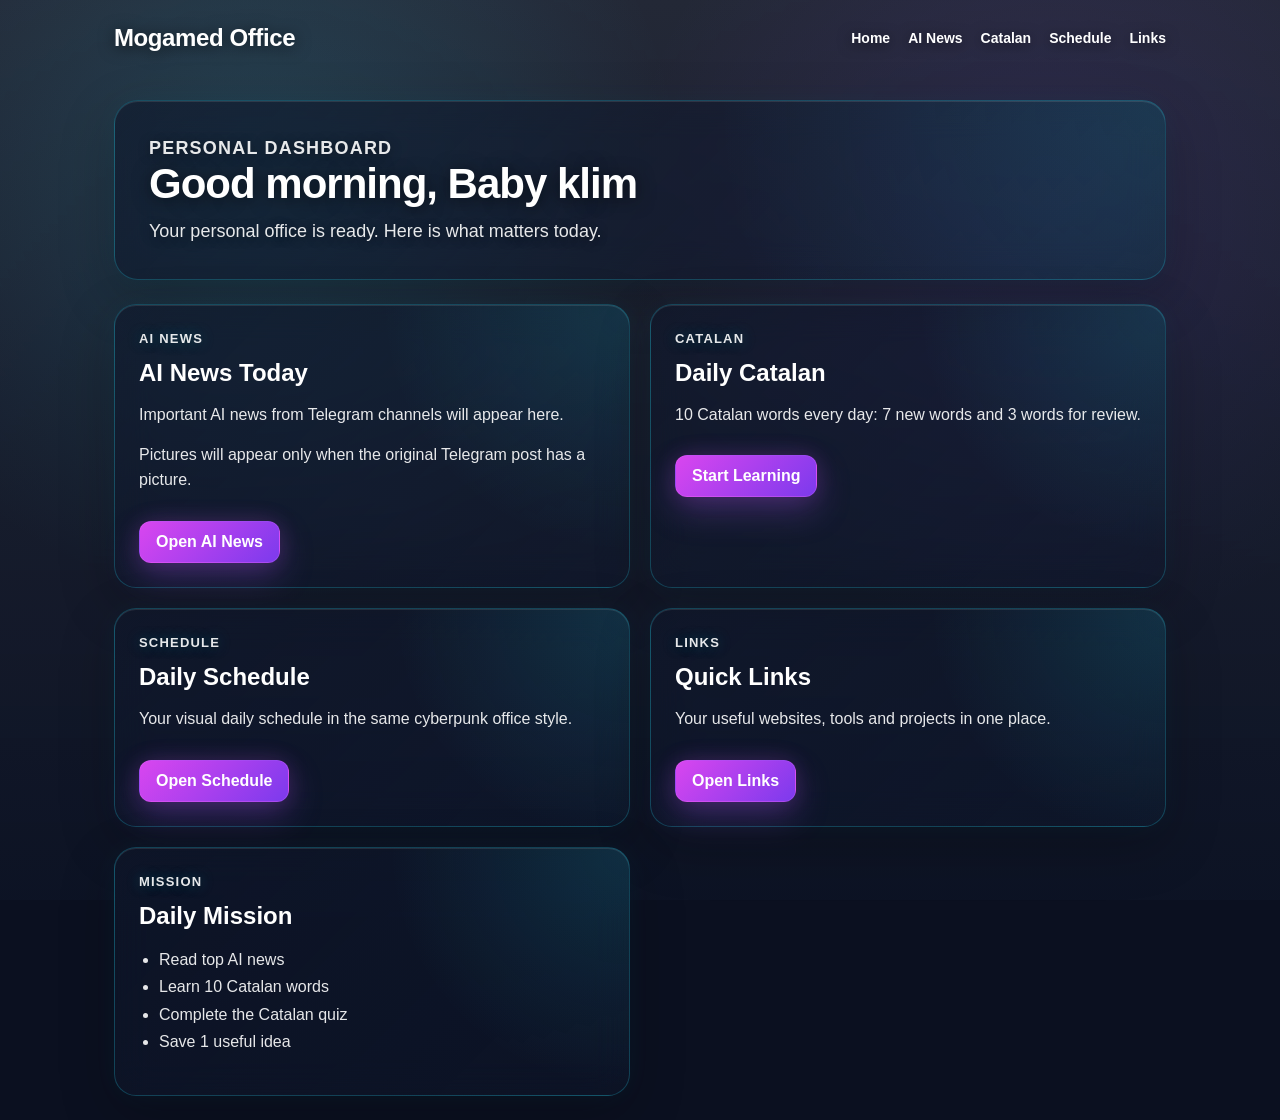
==== commit 4d29209a: "Update index.html" ====
--- a/index.html
+++ b/index.html
@@ -4,7 +4,7 @@
   <meta charset="UTF-8">
   <meta name="viewport" content="width=device-width, initial-scale=1.0">
   <title>Mogamed Office</title>
-  <link rel="stylesheet" href="styles/main.css?v=50">
+  <link rel="stylesheet" href="styles/main.css?v=60">
 </head>
 
 <body>
@@ -46,7 +46,7 @@
       <article class="card">
         <p class="card-label">Schedule</p>
         <h2>Daily Schedule</h2>
-        <p>Your daily structure: Catalan, AI news, focus blocks and useful tasks.</p>
+        <p>Your visual daily schedule in the same cyberpunk office style.</p>
         <a class="card-link" href="pages/schedule.html">Open Schedule</a>
       </article>
 
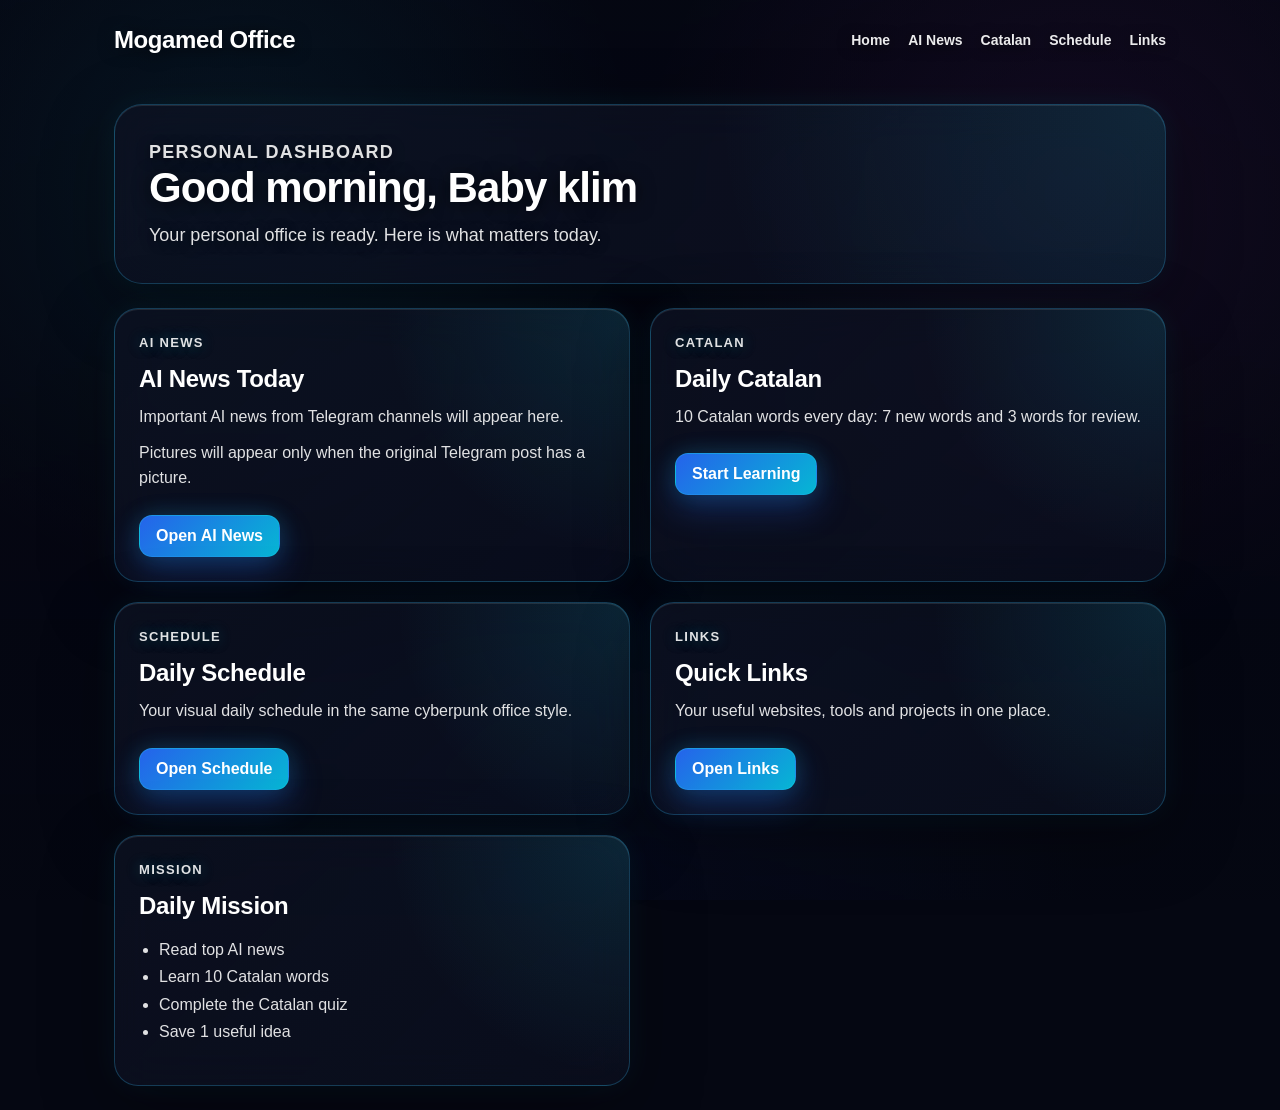
==== commit e612b8b1: "Update index.html" ====
--- a/index.html
+++ b/index.html
@@ -4,7 +4,7 @@
   <meta charset="UTF-8">
   <meta name="viewport" content="width=device-width, initial-scale=1.0">
   <title>Mogamed Office</title>
-  <link rel="stylesheet" href="styles/main.css?v=60">
+  <link rel="stylesheet" href="styles/main.css?v=70">
 </head>
 
 <body>
--- a/styles/main.css
+++ b/styles/main.css
@@ -6,21 +6,28 @@
   --page-width: 1100px;
   --wide-width: 1180px;
 
-  --white: #ffffff;
-  --text-soft: rgba(255, 255, 255, 0.9);
-  --text-muted: rgba(226, 232, 240, 0.78);
-
-  --glass: rgba(15, 23, 42, 0.58);
-  --glass-strong: rgba(15, 23, 42, 0.72);
+  --bg-main: #050712;
+  --text-main: #ffffff;
+  --text-soft: rgba(255, 255, 255, 0.88);
+  --text-muted: rgba(203, 213, 225, 0.78);
+
+  --glass: rgba(13, 18, 34, 0.76);
+  --glass-soft: rgba(13, 18, 34, 0.58);
+  --glass-strong: rgba(8, 13, 28, 0.88);
 
   --blue: #2563eb;
+  --blue-2: #38bdf8;
   --cyan: #22d3ee;
-  --pink-soft: #d946ef;
-  --purple-soft: #7c3aed;
-
-  --blue-border: rgba(34, 211, 238, 0.24);
-  --blue-border-strong: rgba(34, 211, 238, 0.42);
-  --pink-border: rgba(232, 121, 249, 0.22);
+  --pink: #d946ef;
+  --purple: #7c3aed;
+
+  --border-blue: rgba(56, 189, 248, 0.26);
+  --border-blue-strong: rgba(56, 189, 248, 0.44);
+  --border-pink: rgba(217, 70, 239, 0.24);
+
+  --radius-xl: 28px;
+  --radius-lg: 24px;
+  --radius-md: 18px;
 }
 
 html {
@@ -30,9 +37,9 @@
 body {
   margin: 0;
   min-height: 100%;
-  font-family: Arial, Helvetica, sans-serif;
-  color: var(--white);
-  background: #0b1020;
+  font-family: Arial, Helvetica, sans-serif !important;
+  color: var(--text-main);
+  background: var(--bg-main);
   position: relative;
   overflow-x: hidden;
 }
@@ -45,9 +52,9 @@
   background-size: cover;
   background-position: center;
   background-repeat: no-repeat;
-  filter: blur(8px) saturate(1.25) brightness(1.35);
-  transform: scale(1.05);
-  opacity: 0.82;
+  filter: blur(10px) saturate(1.18) brightness(0.72);
+  transform: scale(1.06);
+  opacity: 0.9;
   z-index: -3;
 }
 
@@ -56,9 +63,10 @@
   position: fixed;
   inset: 0;
   background:
-    linear-gradient(180deg, rgba(255, 255, 255, 0.10), rgba(15, 23, 42, 0.44)),
-    radial-gradient(circle at 20% 20%, rgba(34, 211, 238, 0.16), transparent 34%),
-    radial-gradient(circle at 82% 24%, rgba(124, 60, 255, 0.12), transparent 34%);
+    linear-gradient(180deg, rgba(5, 7, 18, 0.42), rgba(5, 7, 18, 0.70)),
+    radial-gradient(circle at 18% 20%, rgba(34, 211, 238, 0.13), transparent 32%),
+    radial-gradient(circle at 84% 22%, rgba(217, 70, 239, 0.12), transparent 34%),
+    radial-gradient(circle at 50% 100%, rgba(37, 99, 235, 0.12), transparent 40%);
   z-index: -2;
   pointer-events: none;
 }
@@ -66,16 +74,23 @@
 a {
   color: inherit;
 }
+
+button,
+input {
+  font-family: Arial, Helvetica, sans-serif !important;
+}
+
+/* HEADER */
 
 .site-header {
   max-width: var(--page-width);
   margin: 0 auto;
-  padding: 24px;
+  padding: 26px 24px;
   display: flex;
   justify-content: space-between;
   align-items: center;
   position: relative;
-  z-index: 2;
+  z-index: 5;
 }
 
 .logo {
@@ -84,7 +99,9 @@
   font-size: 24px;
   font-weight: 900;
   letter-spacing: -0.4px;
-  text-shadow: 0 2px 16px rgba(0, 0, 0, 0.65);
+  text-shadow:
+    0 2px 16px rgba(0, 0, 0, 0.78),
+    0 0 18px rgba(56, 189, 248, 0.12);
 }
 
 .logo:hover {
@@ -98,16 +115,18 @@
 }
 
 .main-menu a {
-  color: #ffffff;
+  color: rgba(255, 255, 255, 0.92);
   text-decoration: none;
   font-size: 14px;
   font-weight: 800;
-  text-shadow: 0 2px 14px rgba(0, 0, 0, 0.65);
+  text-shadow: 0 2px 14px rgba(0, 0, 0, 0.78);
 }
 
 .main-menu a:hover {
   color: #bae6fd;
 }
+
+/* GENERAL */
 
 .page {
   max-width: var(--page-width);
@@ -123,23 +142,24 @@
 .daily-word-card,
 .quiz-card,
 .quiz-progress-card,
-.cloud-save-card {
+.cloud-save-card,
+.schedule-image-card {
   background:
-    radial-gradient(circle at top right, rgba(34, 211, 238, 0.14), transparent 42%),
-    linear-gradient(135deg, rgba(15, 23, 42, 0.64), rgba(15, 23, 42, 0.46));
-  border: 1px solid var(--blue-border);
-  backdrop-filter: blur(18px) saturate(1.15);
-  -webkit-backdrop-filter: blur(18px) saturate(1.15);
+    radial-gradient(circle at top right, rgba(34, 211, 238, 0.12), transparent 42%),
+    linear-gradient(135deg, rgba(13, 18, 34, 0.78), rgba(13, 18, 34, 0.58));
+  border: 1px solid var(--border-blue);
+  backdrop-filter: blur(20px) saturate(1.16);
+  -webkit-backdrop-filter: blur(20px) saturate(1.16);
   box-shadow:
-    0 18px 55px rgba(0, 0, 0, 0.24),
-    0 0 28px rgba(34, 211, 238, 0.06),
+    0 22px 70px rgba(0, 0, 0, 0.34),
+    0 0 30px rgba(34, 211, 238, 0.07),
     inset 0 1px 0 rgba(255, 255, 255, 0.10);
 }
 
 .hero {
   padding: 34px;
   margin-bottom: 24px;
-  border-radius: 24px;
+  border-radius: var(--radius-xl);
 }
 
 .eyebrow,
@@ -147,13 +167,26 @@
 .ai-news-category {
   margin: 0 0 10px;
   color: #bae6fd;
+  font-family: Arial, Helvetica, sans-serif !important;
   font-size: 13px;
   font-weight: 900;
-  letter-spacing: 1.2px;
+  letter-spacing: 1.3px;
   text-transform: uppercase;
   text-shadow:
     0 0 14px rgba(34, 211, 238, 0.35),
-    0 2px 10px rgba(0, 0, 0, 0.45);
+    0 2px 10px rgba(0, 0, 0, 0.55);
+}
+
+.hero h1,
+.card h2,
+.daily-info-card h2,
+.daily-word-card h2,
+.quiz-card h2,
+.quiz-progress-card h2,
+.schedule-card h2,
+.news-card-body h2,
+.news-image-overlay h2 {
+  font-family: Arial, Helvetica, sans-serif !important;
 }
 
 .hero h1 {
@@ -162,7 +195,8 @@
   font-size: 42px;
   line-height: 1.08;
   letter-spacing: -1px;
-  text-shadow: 0 2px 18px rgba(0, 0, 0, 0.62);
+  font-weight: 900;
+  text-shadow: 0 2px 18px rgba(0, 0, 0, 0.72);
 }
 
 .hero p {
@@ -170,28 +204,37 @@
   color: var(--text-soft);
   font-size: 18px;
   line-height: 1.45;
-  text-shadow: 0 2px 12px rgba(0, 0, 0, 0.46);
+  text-shadow: 0 2px 12px rgba(0, 0, 0, 0.55);
+}
+
+/* BUTTONS */
+
+.card-link,
+.quiz-next-button,
+.news-more-button,
+.news-read-link {
+  font-family: Arial, Helvetica, sans-serif !important;
 }
 
 .card-link,
 .quiz-next-button {
   display: inline-block;
   padding: 11px 16px;
-  border-radius: 12px;
-  border: 1px solid var(--pink-border);
-  background: linear-gradient(135deg, var(--pink-soft), var(--purple-soft));
+  border-radius: 13px;
+  border: 1px solid rgba(34, 211, 238, 0.28);
+  background: linear-gradient(135deg, #2563eb, #06b6d4);
   color: #ffffff;
   text-decoration: none;
   font-weight: 900;
   cursor: pointer;
   box-shadow:
-    0 14px 34px rgba(168, 85, 247, 0.26),
-    0 0 22px rgba(217, 70, 239, 0.16);
+    0 14px 34px rgba(37, 99, 235, 0.30),
+    0 0 22px rgba(34, 211, 238, 0.18);
 }
 
 .card-link:hover,
 .quiz-next-button:hover {
-  background: linear-gradient(135deg, #e879f9, #8b5cf6);
+  background: linear-gradient(135deg, #1d4ed8, #0891b2);
 }
 
 /* HOME */
@@ -204,16 +247,19 @@
 
 .card {
   padding: 24px;
-  border-radius: 22px;
+  border-radius: var(--radius-lg);
 }
 
 .card h2 {
   margin: 0 0 12px;
   color: #ffffff;
   font-size: 24px;
+  font-weight: 900;
+  letter-spacing: -0.3px;
 }
 
 .card p {
+  margin: 0 0 12px;
   color: var(--text-soft);
   line-height: 1.55;
 }
@@ -265,17 +311,17 @@
   align-items: center;
   padding: 8px 12px;
   border-radius: 999px;
-  background: rgba(15, 23, 42, 0.48);
+  background: rgba(15, 23, 42, 0.62);
   border: 1px solid rgba(34, 211, 238, 0.28);
   color: #bae6fd;
   text-decoration: none;
   font-size: 13px;
   font-weight: 900;
-  box-shadow: 0 10px 28px rgba(0, 0, 0, 0.18);
+  box-shadow: 0 10px 28px rgba(0, 0, 0, 0.22);
 }
 
 .telegram-source-pill:hover {
-  background: rgba(14, 165, 233, 0.18);
+  background: rgba(14, 165, 233, 0.20);
   color: #ffffff;
 }
 
@@ -286,11 +332,13 @@
   overflow: visible;
   background:
     radial-gradient(circle at top right, rgba(34, 211, 238, 0.10), transparent 44%),
-    linear-gradient(135deg, rgba(15, 23, 42, 0.42), rgba(15, 23, 42, 0.30));
+    linear-gradient(135deg, rgba(13, 18, 34, 0.58), rgba(13, 18, 34, 0.42));
   border: 1px solid rgba(34, 211, 238, 0.28);
-  border-radius: 28px;
+  border-radius: var(--radius-xl);
+  backdrop-filter: blur(18px) saturate(1.12);
+  -webkit-backdrop-filter: blur(18px) saturate(1.12);
   box-shadow:
-    0 24px 80px rgba(0, 0, 0, 0.24),
+    0 24px 80px rgba(0, 0, 0, 0.30),
     inset 0 1px 0 rgba(255, 255, 255, 0.08);
 }
 
@@ -308,14 +356,14 @@
 }
 
 .news-card-modern:first-child {
-  border-top-left-radius: 28px;
-  border-top-right-radius: 28px;
+  border-top-left-radius: var(--radius-xl);
+  border-top-right-radius: var(--radius-xl);
 }
 
 .news-card-modern:last-child {
   border-bottom: none;
-  border-bottom-left-radius: 28px;
-  border-bottom-right-radius: 28px;
+  border-bottom-left-radius: var(--radius-xl);
+  border-bottom-right-radius: var(--radius-xl);
 }
 
 .news-card-modern + .news-card-modern {
@@ -333,16 +381,14 @@
     90deg,
     transparent,
     rgba(34, 211, 238, 0.70),
-    rgba(217, 70, 239, 0.45),
+    rgba(217, 70, 239, 0.44),
     rgba(34, 211, 238, 0.70),
     transparent
   );
   box-shadow:
-    0 0 18px rgba(34, 211, 238, 0.22),
-    0 0 24px rgba(217, 70, 239, 0.12);
-}
-
-/* Images: real small images stay small, normal images stay centered */
+    0 0 18px rgba(34, 211, 238, 0.24),
+    0 0 24px rgba(217, 70, 239, 0.14);
+}
 
 .news-image-hero {
   position: relative;
@@ -361,7 +407,7 @@
   background: rgba(15, 23, 42, 0.42);
   border: 1px solid rgba(34, 211, 238, 0.24);
   box-shadow:
-    0 20px 48px rgba(0, 0, 0, 0.28),
+    0 20px 48px rgba(0, 0, 0, 0.30),
     0 0 28px rgba(34, 211, 238, 0.10);
 }
 
@@ -391,23 +437,22 @@
 .news-card-body h2 {
   margin: 0 0 10px;
   color: #ffffff;
-  font-family: Arial, Helvetica, sans-serif;
   font-size: 38px;
   line-height: 1.08;
   letter-spacing: -1px;
+  font-weight: 900;
 }
 
 .ai-news-meta {
   margin: 0 0 18px;
   color: rgba(226, 232, 240, 0.78);
   font-size: 12px;
-  font-weight: 800;
+  font-weight: 900;
   text-transform: uppercase;
 }
 
 .ai-news-summary {
   color: rgba(255, 255, 255, 0.92);
-  font-family: Arial, Helvetica, sans-serif;
   font-size: 19px;
   line-height: 1.55;
   overflow-wrap: anywhere;
@@ -435,7 +480,7 @@
   bottom: 0;
   height: 90px;
   pointer-events: none;
-  background: linear-gradient(180deg, rgba(15, 23, 42, 0), rgba(15, 23, 42, 0.92));
+  background: linear-gradient(180deg, rgba(13, 18, 34, 0), rgba(13, 18, 34, 0.94));
 }
 
 .news-expanded {
@@ -458,13 +503,13 @@
   padding: 10px 14px;
   border-radius: 12px;
   border: 1px solid rgba(34, 211, 238, 0.28);
-  background: linear-gradient(135deg, var(--blue), #06b6d4);
+  background: linear-gradient(135deg, #2563eb, #06b6d4);
   color: #ffffff;
   font-size: 14px;
   font-weight: 900;
   cursor: pointer;
   box-shadow:
-    0 14px 34px rgba(37, 99, 235, 0.22),
+    0 14px 34px rgba(37, 99, 235, 0.24),
     0 0 20px rgba(34, 211, 238, 0.16);
 }
 
@@ -477,7 +522,7 @@
   align-items: center;
   padding: 10px 14px;
   border-radius: 12px;
-  background: linear-gradient(135deg, var(--pink-soft), var(--purple-soft));
+  background: linear-gradient(135deg, #d946ef, #7c3aed);
   color: #ffffff;
   text-decoration: none;
   font-size: 14px;
@@ -489,10 +534,6 @@
 
 .news-read-link:hover {
   background: linear-gradient(135deg, #e879f9, #8b5cf6);
-}
-
-.news-card-modern.no-image-news .news-card-body {
-  padding: 0;
 }
 
 /* CATALAN */
@@ -515,13 +556,14 @@
   width: 100%;
   max-width: 560px;
   padding: 24px;
-  border-radius: 22px;
+  border-radius: var(--radius-lg);
 }
 
 .daily-info-card h2 {
   margin: 0 0 10px;
   color: #ffffff;
   font-size: 24px;
+  font-weight: 900;
 }
 
 .daily-info-card p {
@@ -547,13 +589,14 @@
   color: #ffffff;
   font-size: 30px;
   line-height: 1.05;
+  font-weight: 900;
 }
 
 .word-type {
   display: inline-block;
   padding: 6px 11px;
   border-radius: 999px;
-  background: linear-gradient(135deg, var(--blue), var(--cyan));
+  background: linear-gradient(135deg, #2563eb, #22d3ee);
   color: #ffffff;
   font-size: 11px;
   font-weight: 900;
@@ -594,13 +637,14 @@
 
 .cloud-save-card {
   padding: 26px;
-  border-radius: 24px;
+  border-radius: var(--radius-lg);
 }
 
 .cloud-save-card h2 {
   margin: 0 0 10px;
   color: #ffffff;
   font-size: 28px;
+  font-weight: 900;
 }
 
 .cloud-save-card p {
@@ -621,7 +665,7 @@
   padding: 13px 15px;
   border-radius: 14px;
   border: 1px solid rgba(34, 211, 238, 0.28);
-  background: rgba(15, 23, 42, 0.58);
+  background: rgba(15, 23, 42, 0.62);
   color: #ffffff;
   font-size: 15px;
   font-weight: 800;
@@ -652,13 +696,14 @@
 
 .quiz-progress-card {
   padding: 26px;
-  border-radius: 24px;
+  border-radius: var(--radius-lg);
 }
 
 .quiz-progress-card h2 {
   margin: 0 0 18px;
   color: #ffffff;
   font-size: 30px;
+  font-weight: 900;
 }
 
 .quiz-progress-grid {
@@ -671,7 +716,7 @@
 .quiz-stats div {
   padding: 16px;
   border-radius: 18px;
-  background: rgba(15, 23, 42, 0.52);
+  background: rgba(15, 23, 42, 0.56);
   border: 1px solid rgba(34, 211, 238, 0.22);
 }
 
@@ -718,6 +763,7 @@
   margin: 0 0 10px;
   color: #ffffff;
   font-size: 34px;
+  font-weight: 900;
 }
 
 .quiz-header p {
@@ -733,13 +779,14 @@
 
 .quiz-card {
   padding: 26px;
-  border-radius: 24px;
+  border-radius: var(--radius-lg);
 }
 
 .quiz-card h2 {
   margin: 10px 0 8px;
   color: #ffffff;
   font-size: 42px;
+  font-weight: 900;
 }
 
 .quiz-hint {
@@ -757,7 +804,7 @@
   padding: 16px 18px;
   border: 1px solid rgba(34, 211, 238, 0.24);
   border-radius: 18px;
-  background: rgba(15, 23, 42, 0.52);
+  background: rgba(15, 23, 42, 0.58);
   color: #ffffff;
   font-size: 17px;
   font-weight: 900;
@@ -817,7 +864,7 @@
   padding: 12px 16px;
   border-radius: 14px;
   background: rgba(15, 23, 42, 0.62);
-  border: 1px solid var(--pink-border);
+  border: 1px solid var(--border-pink);
   color: #ffffff;
   font-weight: 900;
   cursor: pointer;
@@ -829,22 +876,6 @@
 
 /* SCHEDULE */
 
-.schedule-body::before {
-  background-image: url("https://cdn.corenexis.com/files/c/3775651720.png") !important;
-  background-size: cover !important;
-  background-position: center !important;
-  filter: blur(8px) saturate(1.25) brightness(1.25) !important;
-  transform: scale(1.05) !important;
-  opacity: 0.86 !important;
-}
-
-.schedule-body::after {
-  background:
-    linear-gradient(180deg, rgba(255, 255, 255, 0.08), rgba(15, 23, 42, 0.48)),
-    radial-gradient(circle at 18% 18%, rgba(34, 211, 238, 0.18), transparent 34%),
-    radial-gradient(circle at 82% 22%, rgba(217, 70, 239, 0.16), transparent 34%) !important;
-}
-
 .schedule-page {
   max-width: var(--wide-width);
 }
@@ -853,56 +884,25 @@
   margin-bottom: 30px;
 }
 
-.schedule-grid {
-  display: grid;
-  grid-template-columns: 1fr;
-  gap: 18px;
-}
-
-.schedule-card {
-  display: grid;
-  grid-template-columns: 120px 1fr;
-  gap: 24px;
-  align-items: start;
-  padding: 26px;
-  border-radius: 24px;
-  background:
-    radial-gradient(circle at top right, rgba(34, 211, 238, 0.14), transparent 42%),
-    linear-gradient(135deg, rgba(15, 23, 42, 0.68), rgba(15, 23, 42, 0.48));
-  border: 1px solid rgba(34, 211, 238, 0.26);
-  backdrop-filter: blur(18px) saturate(1.15);
-  -webkit-backdrop-filter: blur(18px) saturate(1.15);
+.schedule-image-section {
+  margin-top: 24px;
+}
+
+.schedule-image-card {
+  padding: 24px;
+  border-radius: var(--radius-xl);
+}
+
+.schedule-main-image {
+  display: block;
+  width: 100%;
+  height: auto;
+  max-height: none;
+  border-radius: 22px;
+  object-fit: contain;
   box-shadow:
-    0 18px 55px rgba(0, 0, 0, 0.24),
-    0 0 28px rgba(34, 211, 238, 0.06),
-    inset 0 1px 0 rgba(255, 255, 255, 0.10);
-}
-
-.schedule-time {
-  padding: 14px 16px;
-  border-radius: 18px;
-  background: rgba(15, 23, 42, 0.62);
-  border: 1px solid rgba(34, 211, 238, 0.28);
-  color: #ffffff;
-  font-size: 28px;
-  font-weight: 900;
-  text-align: center;
-  box-shadow:
-    0 14px 34px rgba(37, 99, 235, 0.22),
-    0 0 20px rgba(34, 211, 238, 0.12);
-}
-
-.schedule-card h2 {
-  margin: 0 0 10px;
-  color: #ffffff;
-  font-size: 30px;
-  line-height: 1.1;
-}
-
-.schedule-card p {
-  margin: 0 0 12px;
-  color: rgba(255, 255, 255, 0.88);
-  line-height: 1.5;
+    0 20px 60px rgba(0, 0, 0, 0.32),
+    0 0 28px rgba(34, 211, 238, 0.12);
 }
 
 /* LINKS */
@@ -919,7 +919,8 @@
   margin: 0 0 24px;
   color: #ffffff;
   font-size: 28px;
-  text-shadow: 0 2px 16px rgba(0, 0, 0, 0.58);
+  font-weight: 900;
+  text-shadow: 0 2px 16px rgba(0, 0, 0, 0.68);
 }
 
 .app-circle-grid {
@@ -951,7 +952,7 @@
   position: relative;
   border: 1px solid rgba(34, 211, 238, 0.28);
   box-shadow:
-    0 18px 42px rgba(0, 0, 0, 0.30),
+    0 18px 42px rgba(0, 0, 0, 0.34),
     0 0 28px rgba(34, 211, 238, 0.10);
   transition: transform 0.15s ease, box-shadow 0.15s ease;
 }
@@ -970,7 +971,7 @@
   text-align: center;
   max-width: 130px;
   line-height: 1.25;
-  text-shadow: 0 2px 14px rgba(0, 0, 0, 0.65);
+  text-shadow: 0 2px 14px rgba(0, 0, 0, 0.75);
 }
 
 .logo-icon img {
@@ -1132,19 +1133,13 @@
     font-size: 17px;
   }
 
-  .schedule-card {
-    grid-template-columns: 1fr;
-    gap: 16px;
-    padding: 22px;
-  }
-
-  .schedule-time {
-    width: fit-content;
-    font-size: 24px;
-  }
-
-  .schedule-card h2 {
-    font-size: 26px;
+  .schedule-image-card {
+    padding: 14px;
+    border-radius: 22px;
+  }
+
+  .schedule-main-image {
+    border-radius: 16px;
   }
 }
 
